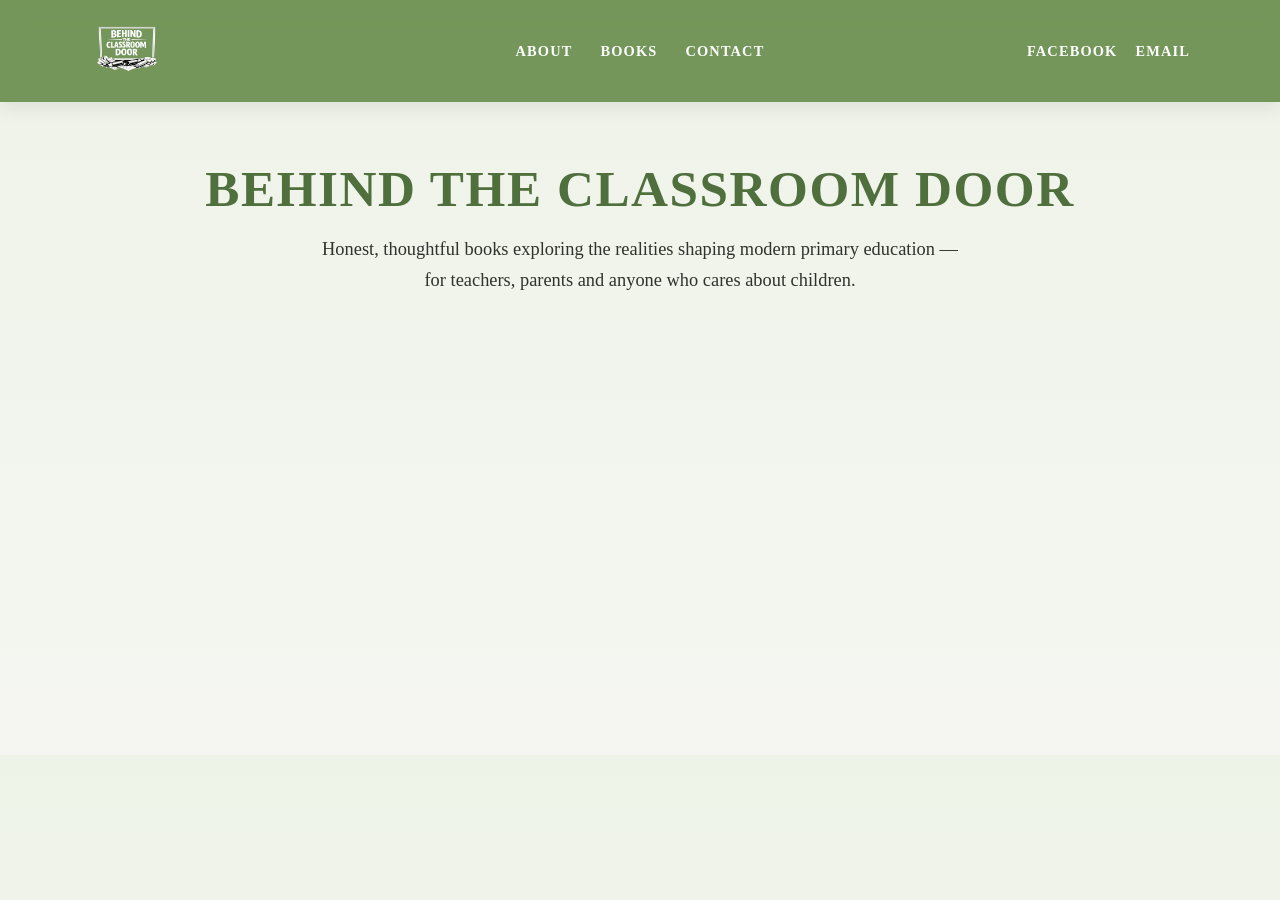
==== index.html @ 3878c148 "Update index.html" ====
<!DOCTYPE html>
<html lang="en">

<head>

<meta charset="UTF-8">
<meta name="viewport" content="width=device-width, initial-scale=1.0">

<title>Behind the Classroom Door</title>

<link rel="stylesheet" href="style.css">

</head>

<body>

<header class="site-header">

<div class="topbar container">

<a href="#top" class="logo-link">
<img src="images/logo.png" alt="Behind the Classroom Door logo" class="logo">
</a>

<nav class="main-nav">
<a href="#about">About</a>
<a href="#books">Books</a>
<a href="#contact">Contact</a>
</nav>

<div class="top-links">
<a href="https://www.facebook.com/behindtheclassroomdoorbooks" target="_blank">Facebook</a>
<a href="mailto:contact@behindtheclassroomdoor.co.uk">Email</a>
</div>

</div>

</header>

<main id="top">

<section class="hero">

<div class="container hero-inner">

<h1>BEHIND THE CLASSROOM DOOR</h1>

<p class="hero-text">
Honest, thoughtful books exploring the realities shaping modern primary education —
<br>
for teachers, parents and anyone who cares about children.
</p>

</div>

</section>


<section id="about" class="content-section fade-section">

<div class="container">

<div class="section-heading">
<span></span>
<h2>About</h2>
<span></span>
</div>

<div class="panel text-panel">

<p>I’m a primary school educator who has spent years working inside classrooms, staff rooms and playgrounds across modern education.</p>

<p>During that time I’ve seen the extraordinary dedication of teachers, the hopes parents carry for their children, and the quiet pressures shaping schools behind the scenes.</p>

<p>I began writing to open an honest conversation about what is really happening in primary education today — the good, the difficult, and the things we rarely say out loud.</p>

</div>

</div>

</section>

</main>

</body>
</html>
---- style.css ----
html{
  scroll-behavior:smooth;
}

:root{
  --green:#6f9254;
  --green-dark:#4f6f3d;
  --cream:#f5f6f1;
  --panel:#ffffff;
  --text:#2f332d;
  --line:#9fb29a;
  --shadow:0 14px 35px rgba(0,0,0,0.08);
  --radius:20px;
}

*{
  box-sizing:border-box;
}

body{
  margin:0;
  font-family:Georgia, serif;
  color:var(--text);
  background:linear-gradient(to bottom,#eef3e8 0%,#f5f6f1 100%);
  line-height:1.7;
}

img{
  max-width:100%;
  display:block;
}

a{
  color:var(--green-dark);
  text-decoration:none;
}

a:hover{
  text-decoration:underline;
}

.container{
  width:100%;
  max-width:1100px;
  margin:auto;
  padding-left:24px;
  padding-right:24px;
}

/* HEADER */

.site-header{
  position:sticky;
  top:0;
  z-index:1000;
  background:rgba(111,146,84,0.96);
  backdrop-filter:blur(8px);
  box-shadow:0 6px 18px rgba(0,0,0,0.08);
}

.topbar{
  display:grid;
  grid-template-columns:1fr auto 1fr;
  align-items:center;
  gap:16px;
  padding:14px 0;
}

.logo{
  height:74px;
}

.logo-link{
  justify-self:start;
}

.main-nav{
  display:flex;
  gap:28px;
  justify-self:center;
}

.main-nav a,
.top-links a,
.footer-links a{
  color:white;
  text-transform:uppercase;
  letter-spacing:.08em;
  font-size:.9rem;
  font-weight:700;
}

.main-nav a:hover,
.top-links a:hover,
.footer-links a:hover{
  opacity:.85;
  text-decoration:none;
}

.top-links{
  justify-self:end;
  display:flex;
  gap:18px;
}

/* HERO */

.hero{
  padding:60px 0 30px;
}

.hero-inner{
  text-align:center;
}

/* TITLE FIX */

h1{
  margin:0;
  color:var(--green-dark);
  text-transform:uppercase;
  font-size:clamp(2.4rem,4vw,3.5rem);
  letter-spacing:.03em;
  line-height:1.05;
  white-space:nowrap;
}

.hero-text{
  max-width:760px;
  margin:18px auto 0;
  font-size:1.15rem;
}

/* SECTIONS */

.content-section{
  padding:30px 0 45px;
  scroll-margin-top:110px;
}

.section-heading{
  display:grid;
  grid-template-columns:1fr auto 1fr;
  align-items:center;
  gap:18px;
  margin-bottom:26px;
}

.section-heading span{
  height:1px;
  background:var(--line);
}

h2{
  margin:0;
  color:var(--green-dark);
  text-transform:uppercase;
  letter-spacing:.08em;
  font-size:clamp(1.7rem,3vw,2.2rem);
}

h3{
  color:var(--green-dark);
  margin-top:0;
  font-size:1.3rem;
}

.panel{
  background:var(--panel);
  border-radius:var(--radius);
  box-shadow:var(--shadow);
  padding:30px;
}

.text-panel{
  font-size:1.04rem;
}

/* BOOKS */

.books-grid{
  display:grid;
  grid-template-columns:repeat(3,1fr);
  gap:26px;
}

.book-card{
  background:var(--panel);
  border-radius:var(--radius);
  box-shadow:var(--shadow);
  padding:20px;
  text-align:center;
  transition:.3s;
}

.book-card:hover{
  transform:translateY(-8px);
  box-shadow:0 20px 38px rgba(0,0,0,0.12);
}

.book-image{
  border-radius:12px;
  margin-bottom:16px;
}

.button{
  display:inline-block;
  margin-top:12px;
  padding:12px 20px;
  border-radius:999px;
  background:var(--green);
  color:white;
  font-weight:700;
}

.button:hover{
  transform:translateY(-2px);
  text-decoration:none;
}

.button.muted{
  background:#9aa295;
}

/* CONTACT */

.contact-grid{
  display:grid;
  grid-template-columns:1fr 1.2fr;
  gap:26px;
}

.contact-form{
  display:grid;
  gap:14px;
}

.form-row{
  display:grid;
  grid-template-columns:1fr 1fr;
  gap:14px;
}

label{
  font-weight:700;
  margin-bottom:6px;
  display:block;
}

input,
textarea{
  width:100%;
  padding:12px;
  border-radius:10px;
  border:1px solid #c9d0c5;
  font:inherit;
}

input:focus,
textarea:focus{
  outline:2px solid #c7dcc0;
}

.submit-button{
  border:none;
  background:#666;
  color:white;
  padding:12px 26px;
  border-radius:6px;
  cursor:pointer;
  font-weight:700;
}

.submit-button:hover{
  background:#555;
}

/* FOOTER */

.site-footer{
  background:var(--green);
  color:white;
  margin-top:35px;
  padding:25px 0 32px;
}

.footer-inner{
  text-align:center;
}

.footer-logo{
  height:70px;
  margin:auto auto 12px;
}

.footer-links{
  display:flex;
  justify-content:center;
  gap:18px;
  flex-wrap:wrap;
  margin-bottom:8px;
}

.site-footer p{
  margin:0;
}

/* POLICY PAGES */

main.content-section .container{
  max-width:960px;
}

main.content-section .text-panel{
  max-width:760px;
  margin:auto;
  padding:42px;
}

/* FADE */

.fade-section{
  opacity:0;
  transform:translateY(28px);
  transition:opacity .8s ease, transform .8s ease;
}

.fade-section.visible{
  opacity:1;
  transform:translateY(0);
}

/* MOBILE */

@media (max-width:900px){

.topbar{
grid-template-columns:1fr;
justify-items:center;
}

.logo-link,
.top-links{
justify-self:center;
}

.books-grid,
.contact-grid{
grid-template-columns:1fr;
}

h1{
white-space:normal;
font-size:2.2rem;
}

}

@media (max-width:640px){

.container{
padding-left:18px;
padding-right:18px;
}

.main-nav,
.top-links,
.footer-links{
gap:12px;
flex-wrap:wrap;
justify-content:center;
}

.form-row{
grid-template-columns:1fr;
}

.logo{
height:60px;
}

.hero{
padding-top:40px;
}

.panel{
padding:22px;
}

}
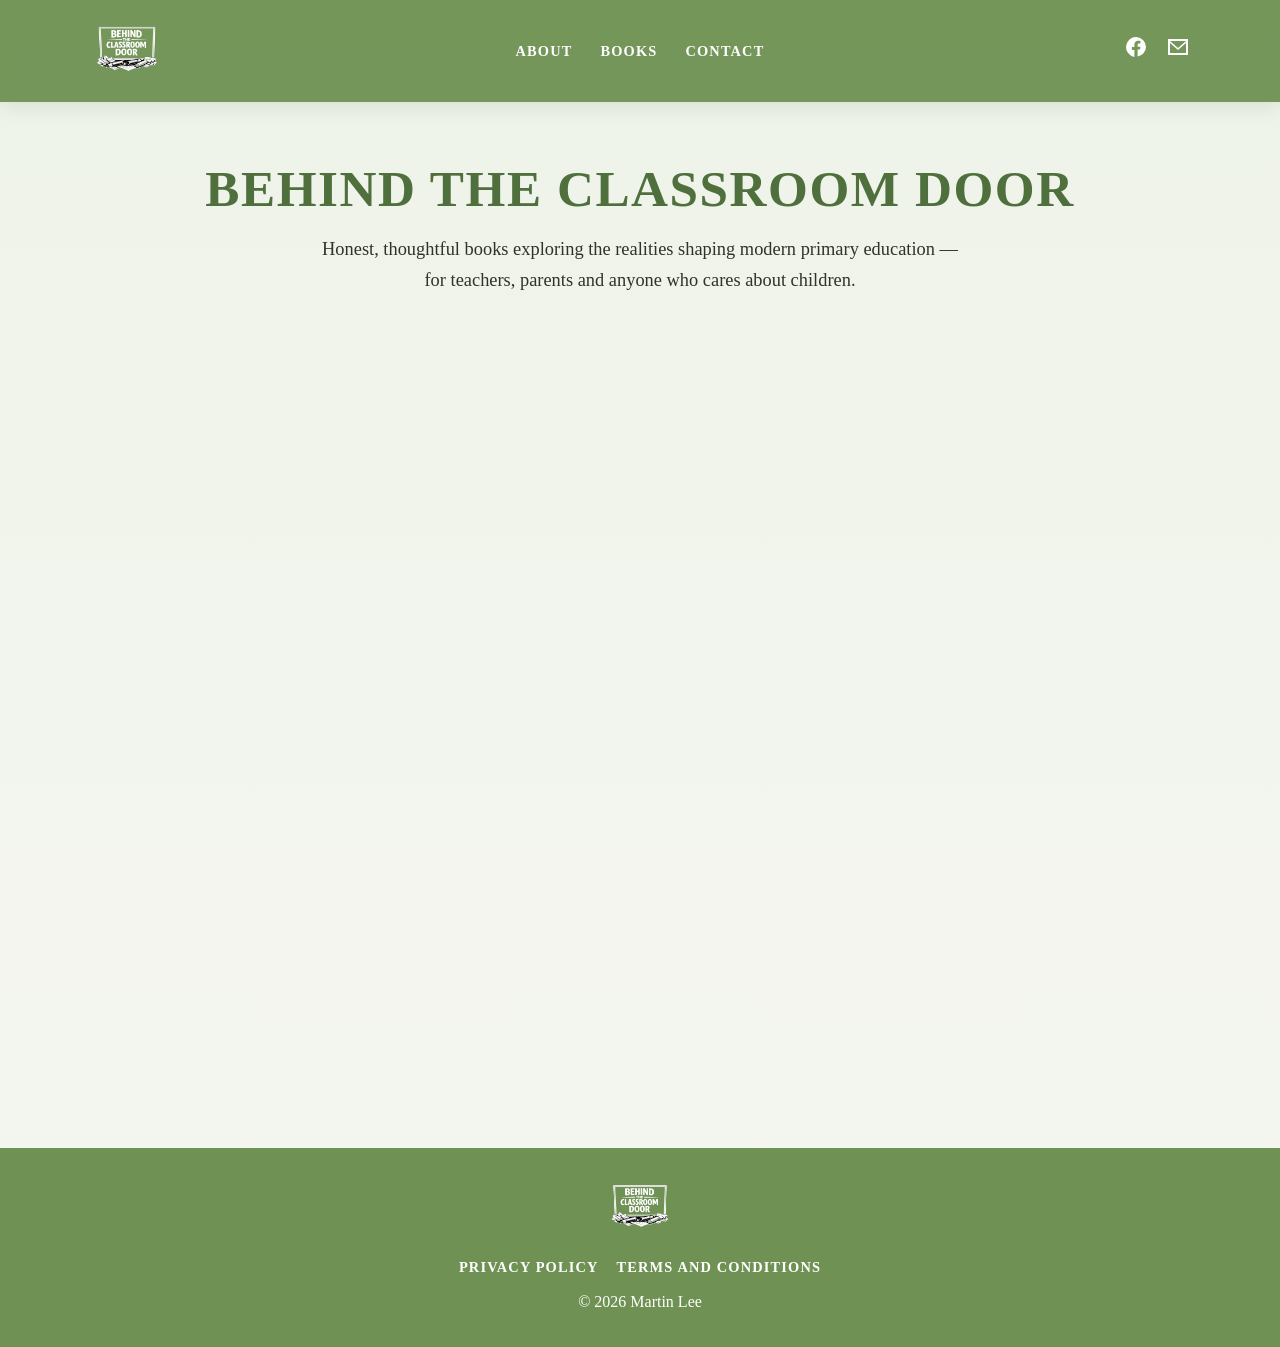
==== commit 90ded6d9: "Update index.html" ====
--- a/index.html
+++ b/index.html
@@ -29,8 +29,23 @@
 </nav>
 
 <div class="top-links">
-<a href="https://www.facebook.com/behindtheclassroomdoorbooks" target="_blank">Facebook</a>
-<a href="mailto:contact@behindtheclassroomdoor.co.uk">Email</a>
+
+<a href="https://www.facebook.com/behindtheclassroomdoorbooks" target="_blank" class="icon-link">
+
+<svg xmlns="http://www.w3.org/2000/svg" viewBox="0 0 24 24" width="24" height="24" fill="white">
+<path d="M22 12a10 10 0 1 0-11.6 9.9v-7H7.9v-2.9h2.5V9.7c0-2.5 1.5-3.9 3.8-3.9 1.1 0 2.2.2 2.2.2v2.4h-1.2c-1.2 0-1.6.7-1.6 1.5v1.8h2.8l-.4 2.9h-2.4v7A10 10 0 0 0 22 12z"/>
+</svg>
+
+</a>
+
+<a href="mailto:contact@behindtheclassroomdoor.co.uk" class="icon-link">
+
+<svg xmlns="http://www.w3.org/2000/svg" viewBox="0 0 24 24" width="24" height="24" fill="white">
+<path d="M2 4h20v16H2V4zm10 9L20 6H4l8 7zm0 2L4 8v10h16V8l-8 7z"/>
+</svg>
+
+</a>
+
 </div>
 
 </div>
@@ -54,7 +69,6 @@
 </div>
 
 </section>
-
 
 <section id="about" class="content-section fade-section">
 
@@ -80,7 +94,70 @@
 
 </section>
 
+<section id="contact" class="content-section fade-section">
+
+<div class="container">
+
+<div class="section-heading">
+<span></span>
+<h2>Contact</h2>
+<span></span>
+</div>
+
+<div class="contact-grid">
+
+<div class="panel contact-info">
+
+<h3>Get in Touch</h3>
+
+<p>You can reach me here:</p>
+
+<div class="contact-icons">
+
+<a href="https://www.facebook.com/behindtheclassroomdoorbooks" target="_blank">
+
+<svg xmlns="http://www.w3.org/2000/svg" viewBox="0 0 24 24" width="30" height="30" fill="#557b3f">
+<path d="M22 12a10 10 0 1 0-11.6 9.9v-7H7.9v-2.9h2.5V9.7c0-2.5 1.5-3.9 3.8-3.9 1.1 0 2.2.2 2.2.2v2.4h-1.2c-1.2 0-1.6.7-1.6 1.5v1.8h2.8l-.4 2.9h-2.4v7A10 10 0 0 0 22 12z"/>
+</svg>
+
+</a>
+
+<a href="mailto:contact@behindtheclassroomdoor.co.uk">
+
+<svg xmlns="http://www.w3.org/2000/svg" viewBox="0 0 24 24" width="30" height="30" fill="#557b3f">
+<path d="M2 4h20v16H2V4zm10 9L20 6H4l8 7zm0 2L4 8v10h16V8l-8 7z"/>
+</svg>
+
+</a>
+
+</div>
+
+</div>
+
+</div>
+
+</div>
+
+</section>
+
 </main>
+
+<footer class="site-footer">
+
+<div class="container footer-inner">
+
+<img src="images/logo.png" alt="Behind the Classroom Door logo" class="footer-logo">
+
+<div class="footer-links">
+<a href="privacy.html">Privacy Policy</a>
+<a href="terms.html">Terms and Conditions</a>
+</div>
+
+<p>© 2026 Martin Lee</p>
+
+</div>
+
+</footer>
 
 </body>
 </html>
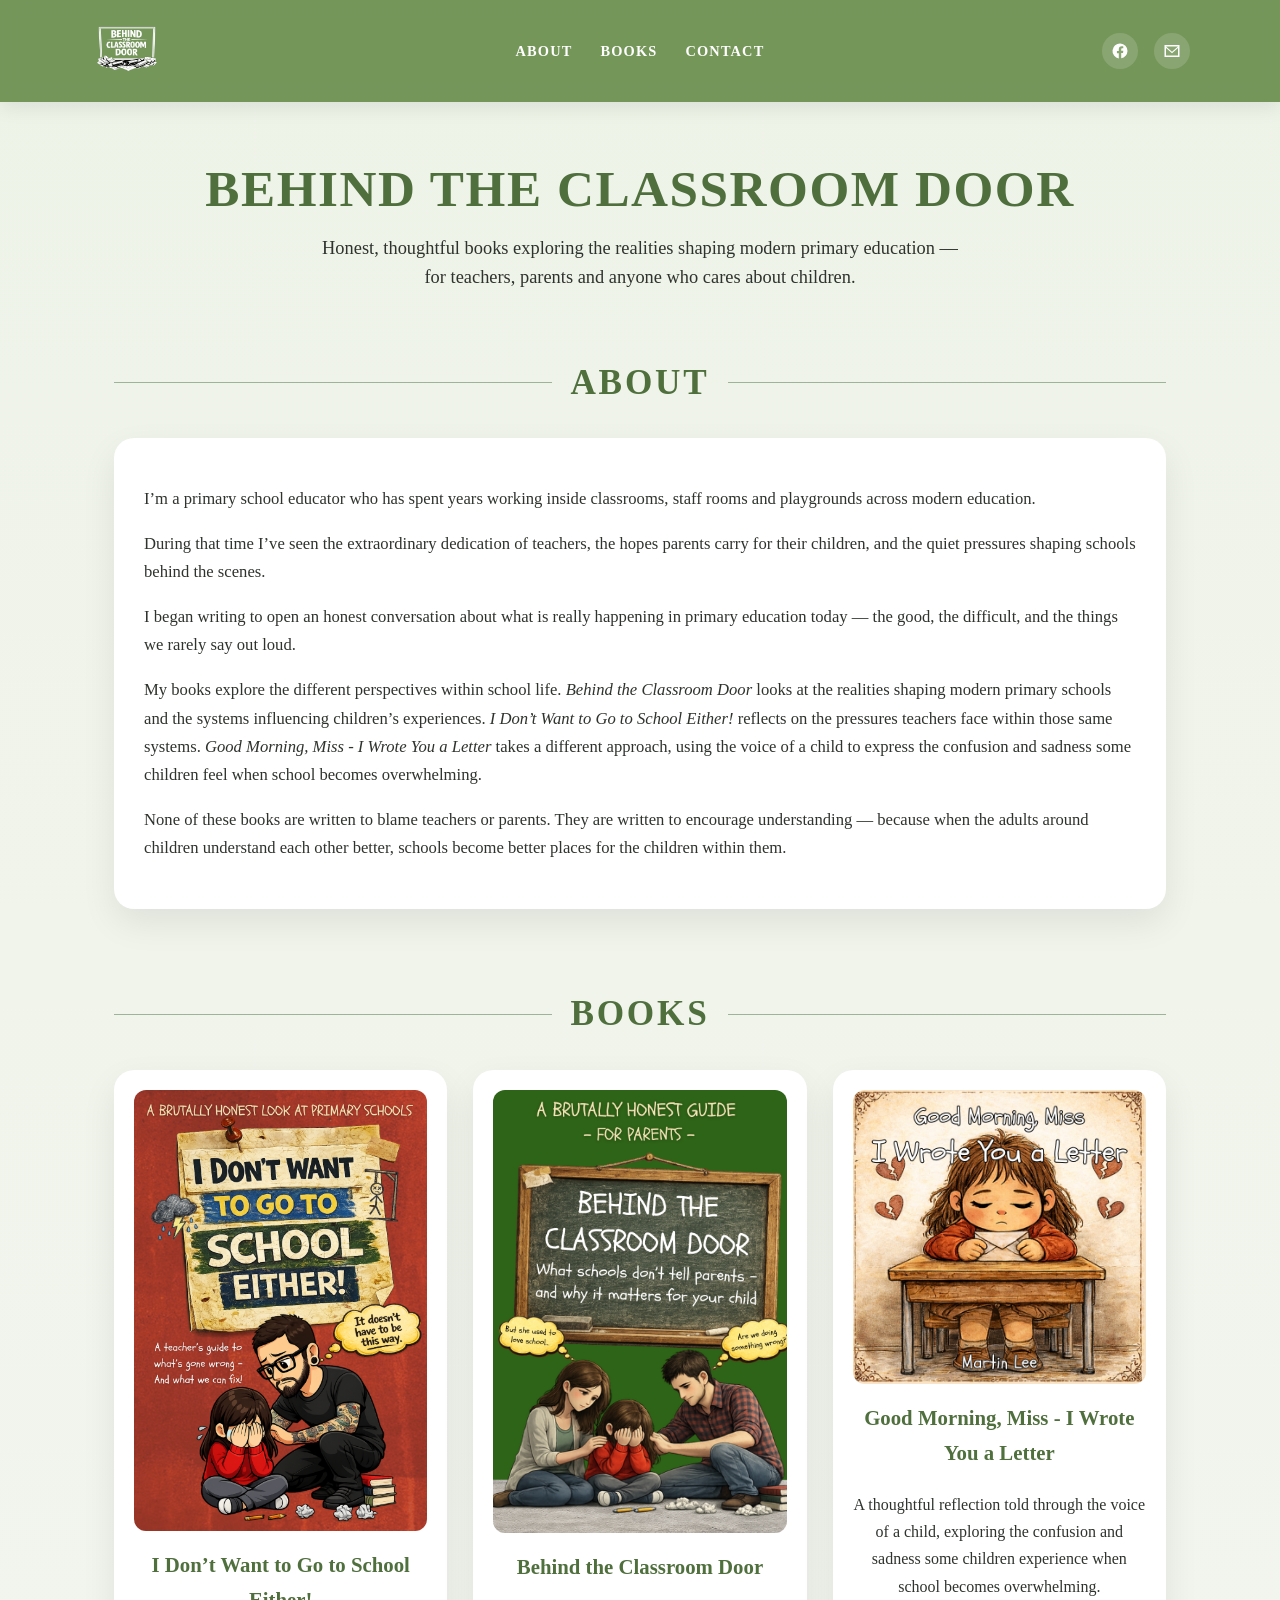
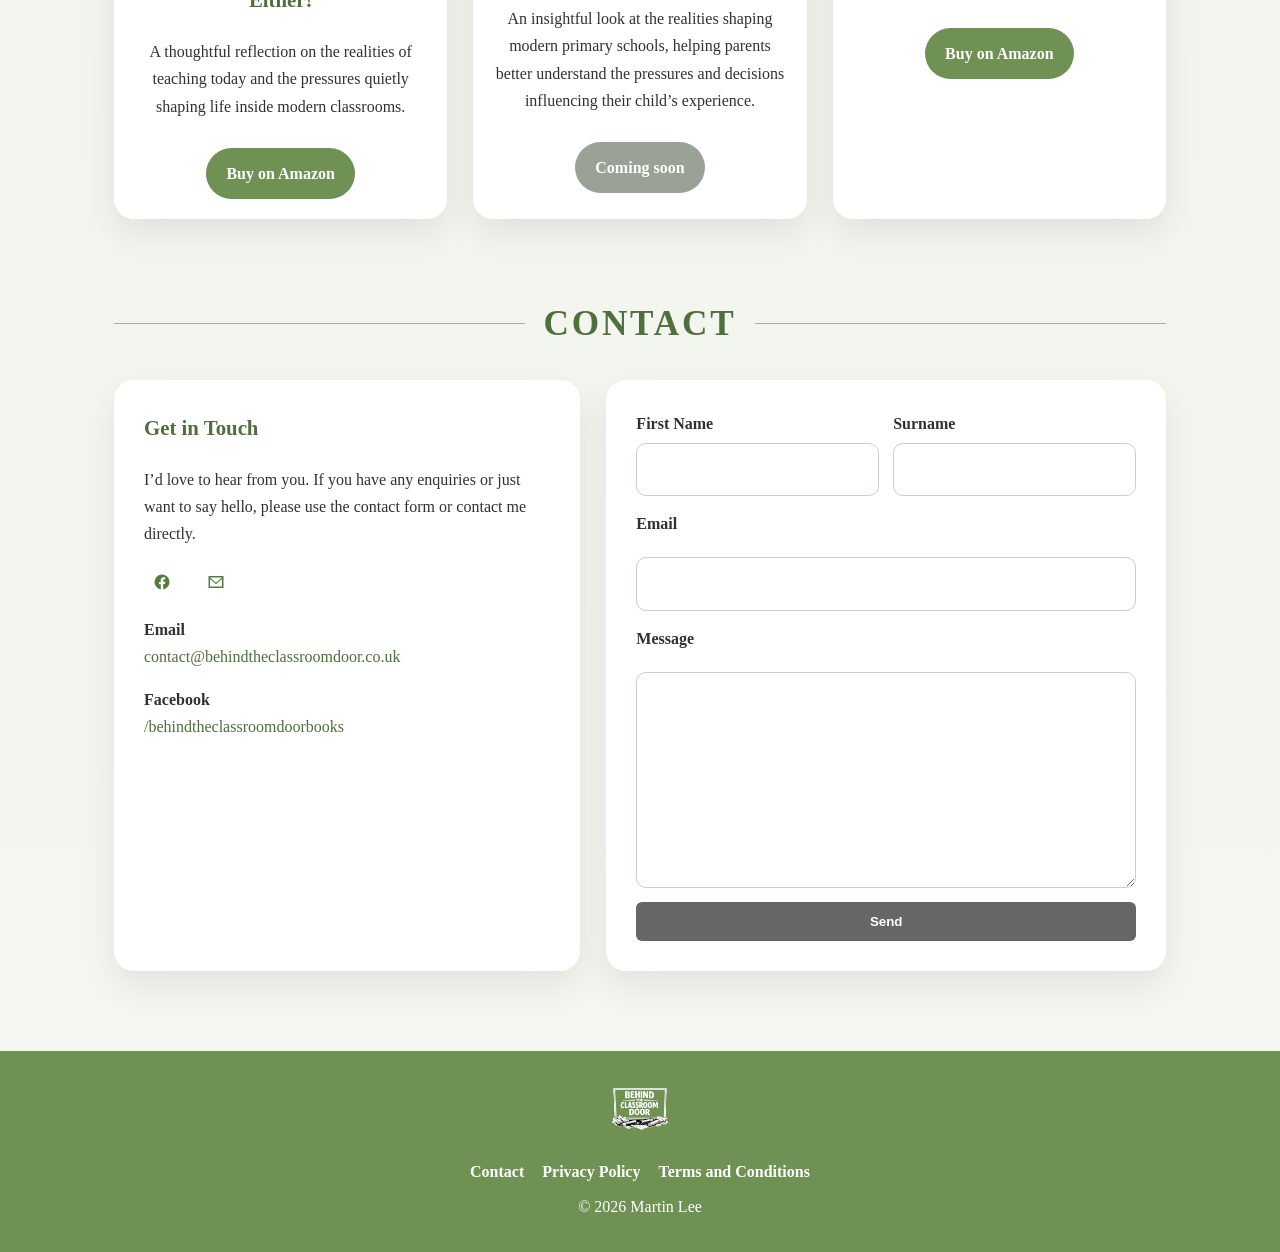
==== commit 2575f722: "Update index.html" ====
--- a/index.html
+++ b/index.html
@@ -1,163 +1,219 @@
 <!DOCTYPE html>
 <html lang="en">
-
 <head>
-
-<meta charset="UTF-8">
-<meta name="viewport" content="width=device-width, initial-scale=1.0">
-
-<title>Behind the Classroom Door</title>
-
-<link rel="stylesheet" href="style.css">
-
+  <meta charset="UTF-8">
+  <meta name="viewport" content="width=device-width, initial-scale=1.0">
+  <title>Behind the Classroom Door</title>
+  <link rel="stylesheet" href="style.css">
 </head>
-
 <body>
 
 <header class="site-header">
-
-<div class="topbar container">
-
-<a href="#top" class="logo-link">
-<img src="images/logo.png" alt="Behind the Classroom Door logo" class="logo">
-</a>
-
-<nav class="main-nav">
-<a href="#about">About</a>
-<a href="#books">Books</a>
-<a href="#contact">Contact</a>
-</nav>
-
-<div class="top-links">
-
-<a href="https://www.facebook.com/behindtheclassroomdoorbooks" target="_blank" class="icon-link">
-
-<svg xmlns="http://www.w3.org/2000/svg" viewBox="0 0 24 24" width="24" height="24" fill="white">
-<path d="M22 12a10 10 0 1 0-11.6 9.9v-7H7.9v-2.9h2.5V9.7c0-2.5 1.5-3.9 3.8-3.9 1.1 0 2.2.2 2.2.2v2.4h-1.2c-1.2 0-1.6.7-1.6 1.5v1.8h2.8l-.4 2.9h-2.4v7A10 10 0 0 0 22 12z"/>
-</svg>
-
-</a>
-
-<a href="mailto:contact@behindtheclassroomdoor.co.uk" class="icon-link">
-
-<svg xmlns="http://www.w3.org/2000/svg" viewBox="0 0 24 24" width="24" height="24" fill="white">
-<path d="M2 4h20v16H2V4zm10 9L20 6H4l8 7zm0 2L4 8v10h16V8l-8 7z"/>
-</svg>
-
-</a>
-
-</div>
-
-</div>
-
+  <div class="topbar container">
+
+    <a href="#top" class="logo-link">
+      <img src="images/logo.png" alt="Behind the Classroom Door logo" class="logo">
+    </a>
+
+    <nav class="main-nav">
+      <a href="#about">About</a>
+      <a href="#books">Books</a>
+      <a href="#contact">Contact</a>
+    </nav>
+
+    <div class="top-links">
+      <a href="https://www.facebook.com/behindtheclassroomdoorbooks" target="_blank" class="icon-link" aria-label="Facebook">
+        <svg xmlns="http://www.w3.org/2000/svg" viewBox="0 0 24 24" fill="white">
+          <path d="M22 12a10 10 0 1 0-11.6 9.9v-7H7.9v-2.9h2.5V9.7c0-2.5 1.5-3.9 3.8-3.9 1.1 0 2.2.2 2.2.2v2.4h-1.2c-1.2 0-1.6.7-1.6 1.5v1.8h2.8l-.4 2.9h-2.4v7A10 10 0 0 0 22 12z"/>
+        </svg>
+      </a>
+
+      <a href="mailto:contact@behindtheclassroomdoor.co.uk" class="icon-link" aria-label="Email">
+        <svg xmlns="http://www.w3.org/2000/svg" viewBox="0 0 24 24" fill="white">
+          <path d="M2 4h20v16H2V4zm10 9L20 6H4l8 7zm0 2L4 8v10h16V8l-8 7z"/>
+        </svg>
+      </a>
+    </div>
+
+  </div>
 </header>
 
 <main id="top">
 
-<section class="hero">
-
-<div class="container hero-inner">
-
-<h1>BEHIND THE CLASSROOM DOOR</h1>
-
-<p class="hero-text">
-Honest, thoughtful books exploring the realities shaping modern primary education —
-<br>
-for teachers, parents and anyone who cares about children.
-</p>
-
-</div>
-
-</section>
-
-<section id="about" class="content-section fade-section">
-
-<div class="container">
-
-<div class="section-heading">
-<span></span>
-<h2>About</h2>
-<span></span>
-</div>
-
-<div class="panel text-panel">
-
-<p>I’m a primary school educator who has spent years working inside classrooms, staff rooms and playgrounds across modern education.</p>
-
-<p>During that time I’ve seen the extraordinary dedication of teachers, the hopes parents carry for their children, and the quiet pressures shaping schools behind the scenes.</p>
-
-<p>I began writing to open an honest conversation about what is really happening in primary education today — the good, the difficult, and the things we rarely say out loud.</p>
-
-</div>
-
-</div>
-
-</section>
-
-<section id="contact" class="content-section fade-section">
-
-<div class="container">
-
-<div class="section-heading">
-<span></span>
-<h2>Contact</h2>
-<span></span>
-</div>
-
-<div class="contact-grid">
-
-<div class="panel contact-info">
-
-<h3>Get in Touch</h3>
-
-<p>You can reach me here:</p>
-
-<div class="contact-icons">
-
-<a href="https://www.facebook.com/behindtheclassroomdoorbooks" target="_blank">
-
-<svg xmlns="http://www.w3.org/2000/svg" viewBox="0 0 24 24" width="30" height="30" fill="#557b3f">
-<path d="M22 12a10 10 0 1 0-11.6 9.9v-7H7.9v-2.9h2.5V9.7c0-2.5 1.5-3.9 3.8-3.9 1.1 0 2.2.2 2.2.2v2.4h-1.2c-1.2 0-1.6.7-1.6 1.5v1.8h2.8l-.4 2.9h-2.4v7A10 10 0 0 0 22 12z"/>
-</svg>
-
-</a>
-
-<a href="mailto:contact@behindtheclassroomdoor.co.uk">
-
-<svg xmlns="http://www.w3.org/2000/svg" viewBox="0 0 24 24" width="30" height="30" fill="#557b3f">
-<path d="M2 4h20v16H2V4zm10 9L20 6H4l8 7zm0 2L4 8v10h16V8l-8 7z"/>
-</svg>
-
-</a>
-
-</div>
-
-</div>
-
-</div>
-
-</div>
-
-</section>
+  <section class="hero">
+    <div class="container hero-inner">
+      <h1>BEHIND THE CLASSROOM DOOR</h1>
+      <p class="hero-text">
+        Honest, thoughtful books exploring the realities shaping modern primary education —
+        <br>
+        for teachers, parents and anyone who cares about children.
+      </p>
+    </div>
+  </section>
+
+  <section id="about" class="content-section fade-section">
+    <div class="container">
+
+      <div class="section-heading">
+        <span></span>
+        <h2>About</h2>
+        <span></span>
+      </div>
+
+      <div class="panel text-panel">
+        <p>I’m a primary school educator who has spent years working inside classrooms, staff rooms and playgrounds across modern education.</p>
+
+        <p>During that time I’ve seen the extraordinary dedication of teachers, the hopes parents carry for their children, and the quiet pressures shaping schools behind the scenes.</p>
+
+        <p>I began writing to open an honest conversation about what is really happening in primary education today — the good, the difficult, and the things we rarely say out loud.</p>
+
+        <p>My books explore the different perspectives within school life. <em>Behind the Classroom Door</em> looks at the realities shaping modern primary schools and the systems influencing children’s experiences. <em>I Don’t Want to Go to School Either!</em> reflects on the pressures teachers face within those same systems. <em>Good Morning, Miss - I Wrote You a Letter</em> takes a different approach, using the voice of a child to express the confusion and sadness some children feel when school becomes overwhelming.</p>
+
+        <p>None of these books are written to blame teachers or parents. They are written to encourage understanding — because when the adults around children understand each other better, schools become better places for the children within them.</p>
+      </div>
+
+    </div>
+  </section>
+
+  <section id="books" class="content-section fade-section">
+    <div class="container">
+
+      <div class="section-heading">
+        <span></span>
+        <h2>Books</h2>
+        <span></span>
+      </div>
+
+      <div class="books-grid">
+
+        <article class="book-card">
+          <img src="images/idontwant.png" alt="I Don't Want to Go to School Either cover" class="book-image">
+          <h3>I Don’t Want to Go to School Either!</h3>
+          <p>A thoughtful reflection on the realities of teaching today and the pressures quietly shaping life inside modern classrooms.</p>
+          <a class="button" href="https://amzn.eu/d/0gMK4S5Q" target="_blank">Buy on Amazon</a>
+        </article>
+
+        <article class="book-card">
+          <img src="images/behind.png" alt="Behind the Classroom Door cover" class="book-image">
+          <h3>Behind the Classroom Door</h3>
+          <p>An insightful look at the realities shaping modern primary schools, helping parents better understand the pressures and decisions influencing their child’s experience.</p>
+          <span class="button muted">Coming soon</span>
+        </article>
+
+        <article class="book-card">
+          <img src="images/goodmorning.png" alt="Good Morning, Miss - I Wrote You a Letter cover" class="book-image">
+          <h3>Good Morning, Miss - I Wrote You a Letter</h3>
+          <p>A thoughtful reflection told through the voice of a child, exploring the confusion and sadness some children experience when school becomes overwhelming.</p>
+          <a class="button" href="https://amzn.eu/d/05SETQQU" target="_blank">Buy on Amazon</a>
+        </article>
+
+      </div>
+
+    </div>
+  </section>
+
+  <section id="contact" class="content-section fade-section">
+    <div class="container">
+
+      <div class="section-heading">
+        <span></span>
+        <h2>Contact</h2>
+        <span></span>
+      </div>
+
+      <div class="contact-grid">
+
+        <div class="panel contact-info">
+          <h3>Get in Touch</h3>
+          <p>I’d love to hear from you. If you have any enquiries or just want to say hello, please use the contact form or contact me directly.</p>
+
+          <div class="contact-icons">
+            <a href="https://www.facebook.com/behindtheclassroomdoorbooks" target="_blank" class="icon-link" aria-label="Facebook">
+              <svg xmlns="http://www.w3.org/2000/svg" viewBox="0 0 24 24" fill="#557b3f">
+                <path d="M22 12a10 10 0 1 0-11.6 9.9v-7H7.9v-2.9h2.5V9.7c0-2.5 1.5-3.9 3.8-3.9 1.1 0 2.2.2 2.2.2v2.4h-1.2c-1.2 0-1.6.7-1.6 1.5v1.8h2.8l-.4 2.9h-2.4v7A10 10 0 0 0 22 12z"/>
+              </svg>
+            </a>
+
+            <a href="mailto:contact@behindtheclassroomdoor.co.uk" class="icon-link" aria-label="Email">
+              <svg xmlns="http://www.w3.org/2000/svg" viewBox="0 0 24 24" fill="#557b3f">
+                <path d="M2 4h20v16H2V4zm10 9L20 6H4l8 7zm0 2L4 8v10h16V8l-8 7z"/>
+              </svg>
+            </a>
+          </div>
+
+          <p><strong>Email</strong><br>
+          <a href="mailto:contact@behindtheclassroomdoor.co.uk">contact@behindtheclassroomdoor.co.uk</a></p>
+
+          <p><strong>Facebook</strong><br>
+          <a href="https://www.facebook.com/behindtheclassroomdoorbooks" target="_blank">/behindtheclassroomdoorbooks</a></p>
+        </div>
+
+        <div class="panel">
+          <form action="https://formsubmit.co/contact@behindtheclassroomdoor.co.uk" method="POST" class="contact-form">
+            <input type="hidden" name="_subject" value="New message from Behind the Classroom Door website">
+            <input type="hidden" name="_captcha" value="false">
+
+            <div class="form-row">
+              <div>
+                <label for="firstname">First Name</label>
+                <input id="firstname" type="text" name="First Name" required>
+              </div>
+              <div>
+                <label for="surname">Surname</label>
+                <input id="surname" type="text" name="Surname" required>
+              </div>
+            </div>
+
+            <label for="email">Email</label>
+            <input id="email" type="email" name="Email" required>
+
+            <label for="message">Message</label>
+            <textarea id="message" name="Message" rows="7" required></textarea>
+
+            <button type="submit" class="submit-button">Send</button>
+          </form>
+        </div>
+
+      </div>
+
+    </div>
+  </section>
 
 </main>
 
 <footer class="site-footer">
-
-<div class="container footer-inner">
-
-<img src="images/logo.png" alt="Behind the Classroom Door logo" class="footer-logo">
-
-<div class="footer-links">
-<a href="privacy.html">Privacy Policy</a>
-<a href="terms.html">Terms and Conditions</a>
-</div>
-
-<p>© 2026 Martin Lee</p>
-
-</div>
-
+  <div class="container footer-inner">
+    <img src="images/logo.png" alt="Behind the Classroom Door logo" class="footer-logo">
+
+    <div class="footer-links">
+      <a href="#contact">Contact</a>
+      <a href="privacy.html">Privacy Policy</a>
+      <a href="terms.html">Terms and Conditions</a>
+    </div>
+
+    <p>© 2026 Martin Lee</p>
+  </div>
 </footer>
+
+<script>
+document.addEventListener("DOMContentLoaded", function () {
+  const sections = document.querySelectorAll(".fade-section");
+
+  const observer = new IntersectionObserver((entries) => {
+    entries.forEach((entry) => {
+      if (entry.isIntersecting) {
+        entry.target.classList.add("visible");
+      }
+    });
+  }, {
+    threshold: 0.15
+  });
+
+  sections.forEach((section) => {
+    observer.observe(section);
+  });
+});
+</script>
 
 </body>
 </html>
--- a/style.css
+++ b/style.css
@@ -80,9 +80,7 @@
   justify-self:center;
 }
 
-.main-nav a,
-.top-links a,
-.footer-links a{
+.main-nav a{
   color:white;
   text-transform:uppercase;
   letter-spacing:.08em;
@@ -90,9 +88,7 @@
   font-weight:700;
 }
 
-.main-nav a:hover,
-.top-links a:hover,
-.footer-links a:hover{
+.main-nav a:hover{
   opacity:.85;
   text-decoration:none;
 }
@@ -100,7 +96,34 @@
 .top-links{
   justify-self:end;
   display:flex;
-  gap:18px;
+  gap:16px;
+}
+
+/* ICON LINKS */
+
+.icon-link{
+  display:flex;
+  align-items:center;
+  justify-content:center;
+  width:36px;
+  height:36px;
+  border-radius:50%;
+  background:rgba(255,255,255,0.15);
+  transition:.25s;
+}
+
+.icon-link svg{
+  width:18px;
+  height:18px;
+}
+
+.icon-link:hover{
+  background:white;
+  transform:translateY(-2px);
+}
+
+.icon-link:hover svg{
+  fill:var(--green-dark);
 }
 
 /* HERO */
@@ -112,8 +135,6 @@
 .hero-inner{
   text-align:center;
 }
-
-/* TITLE FIX */
 
 h1{
   margin:0;
@@ -126,9 +147,11 @@
 }
 
 .hero-text{
-  max-width:760px;
+  max-width:680px;
   margin:18px auto 0;
   font-size:1.15rem;
+  line-height:1.6;
+  text-align:center;
 }
 
 /* SECTIONS */
@@ -211,6 +234,7 @@
   background:var(--green);
   color:white;
   font-weight:700;
+  transition:.25s;
 }
 
 .button:hover{
@@ -220,6 +244,7 @@
 
 .button.muted{
   background:#9aa295;
+  cursor:default;
 }
 
 /* CONTACT */
@@ -275,6 +300,12 @@
   background:#555;
 }
 
+.contact-icons{
+  display:flex;
+  gap:18px;
+  margin-top:12px;
+}
+
 /* FOOTER */
 
 .site-footer{
@@ -301,6 +332,11 @@
   margin-bottom:8px;
 }
 
+.footer-links a{
+  color:white;
+  font-weight:600;
+}
+
 .site-footer p{
   margin:0;
 }
@@ -334,57 +370,55 @@
 
 @media (max-width:900px){
 
-.topbar{
-grid-template-columns:1fr;
-justify-items:center;
-}
-
-.logo-link,
-.top-links{
-justify-self:center;
-}
-
-.books-grid,
-.contact-grid{
-grid-template-columns:1fr;
-}
-
-h1{
-white-space:normal;
-font-size:2.2rem;
-}
+  .topbar{
+    grid-template-columns:1fr;
+    justify-items:center;
+  }
+
+  .logo-link,
+  .top-links{
+    justify-self:center;
+  }
+
+  .books-grid,
+  .contact-grid{
+    grid-template-columns:1fr;
+  }
+
+  h1{
+    white-space:normal;
+    font-size:2.2rem;
+  }
 
 }
 
 @media (max-width:640px){
 
-.container{
-padding-left:18px;
-padding-right:18px;
-}
-
-.main-nav,
-.top-links,
-.footer-links{
-gap:12px;
-flex-wrap:wrap;
-justify-content:center;
-}
-
-.form-row{
-grid-template-columns:1fr;
-}
-
-.logo{
-height:60px;
-}
-
-.hero{
-padding-top:40px;
-}
-
-.panel{
-padding:22px;
-}
-
-}
+  .container{
+    padding-left:18px;
+    padding-right:18px;
+  }
+
+  .main-nav{
+    gap:18px;
+    flex-wrap:wrap;
+    justify-content:center;
+  }
+
+  .form-row{
+    grid-template-columns:1fr;
+  }
+
+  .logo{
+    height:60px;
+  }
+
+  .hero{
+    padding-top:40px;
+  }
+
+  .panel{
+    padding:22px;
+  }
+
+}
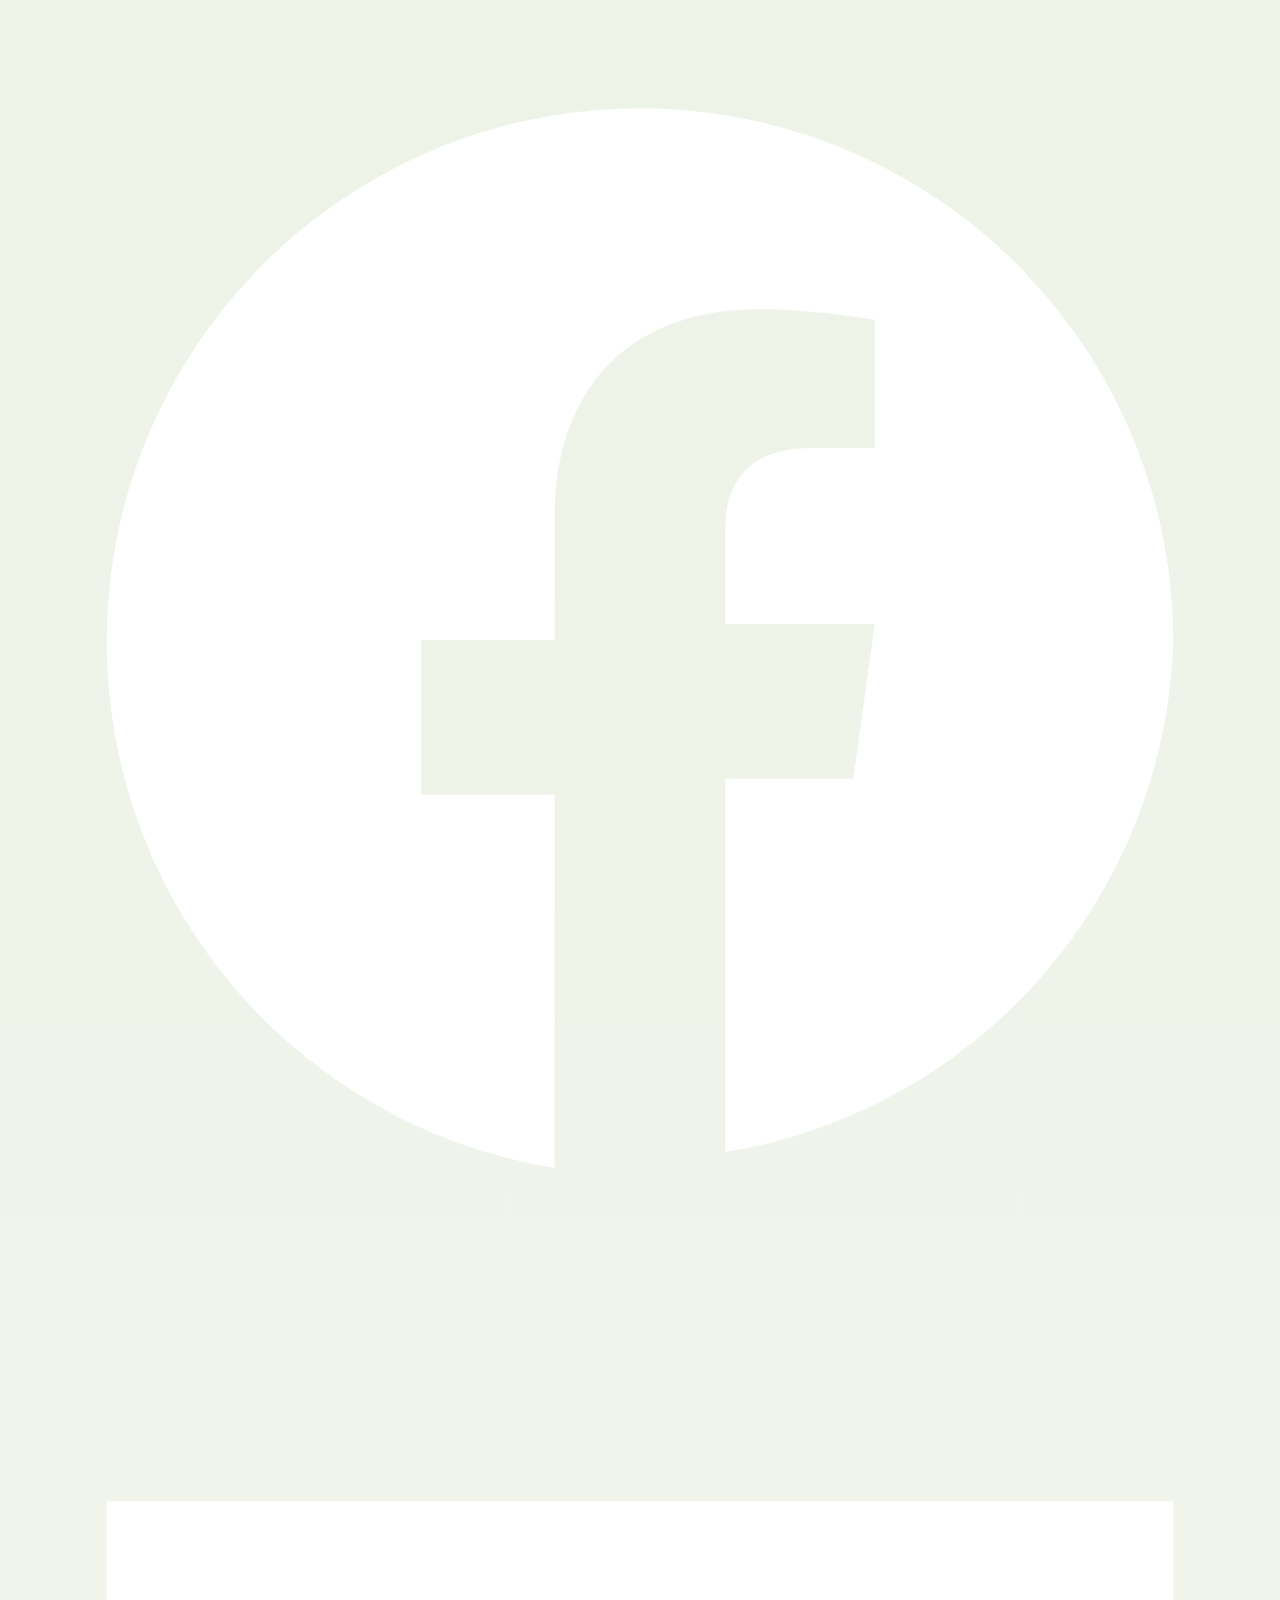
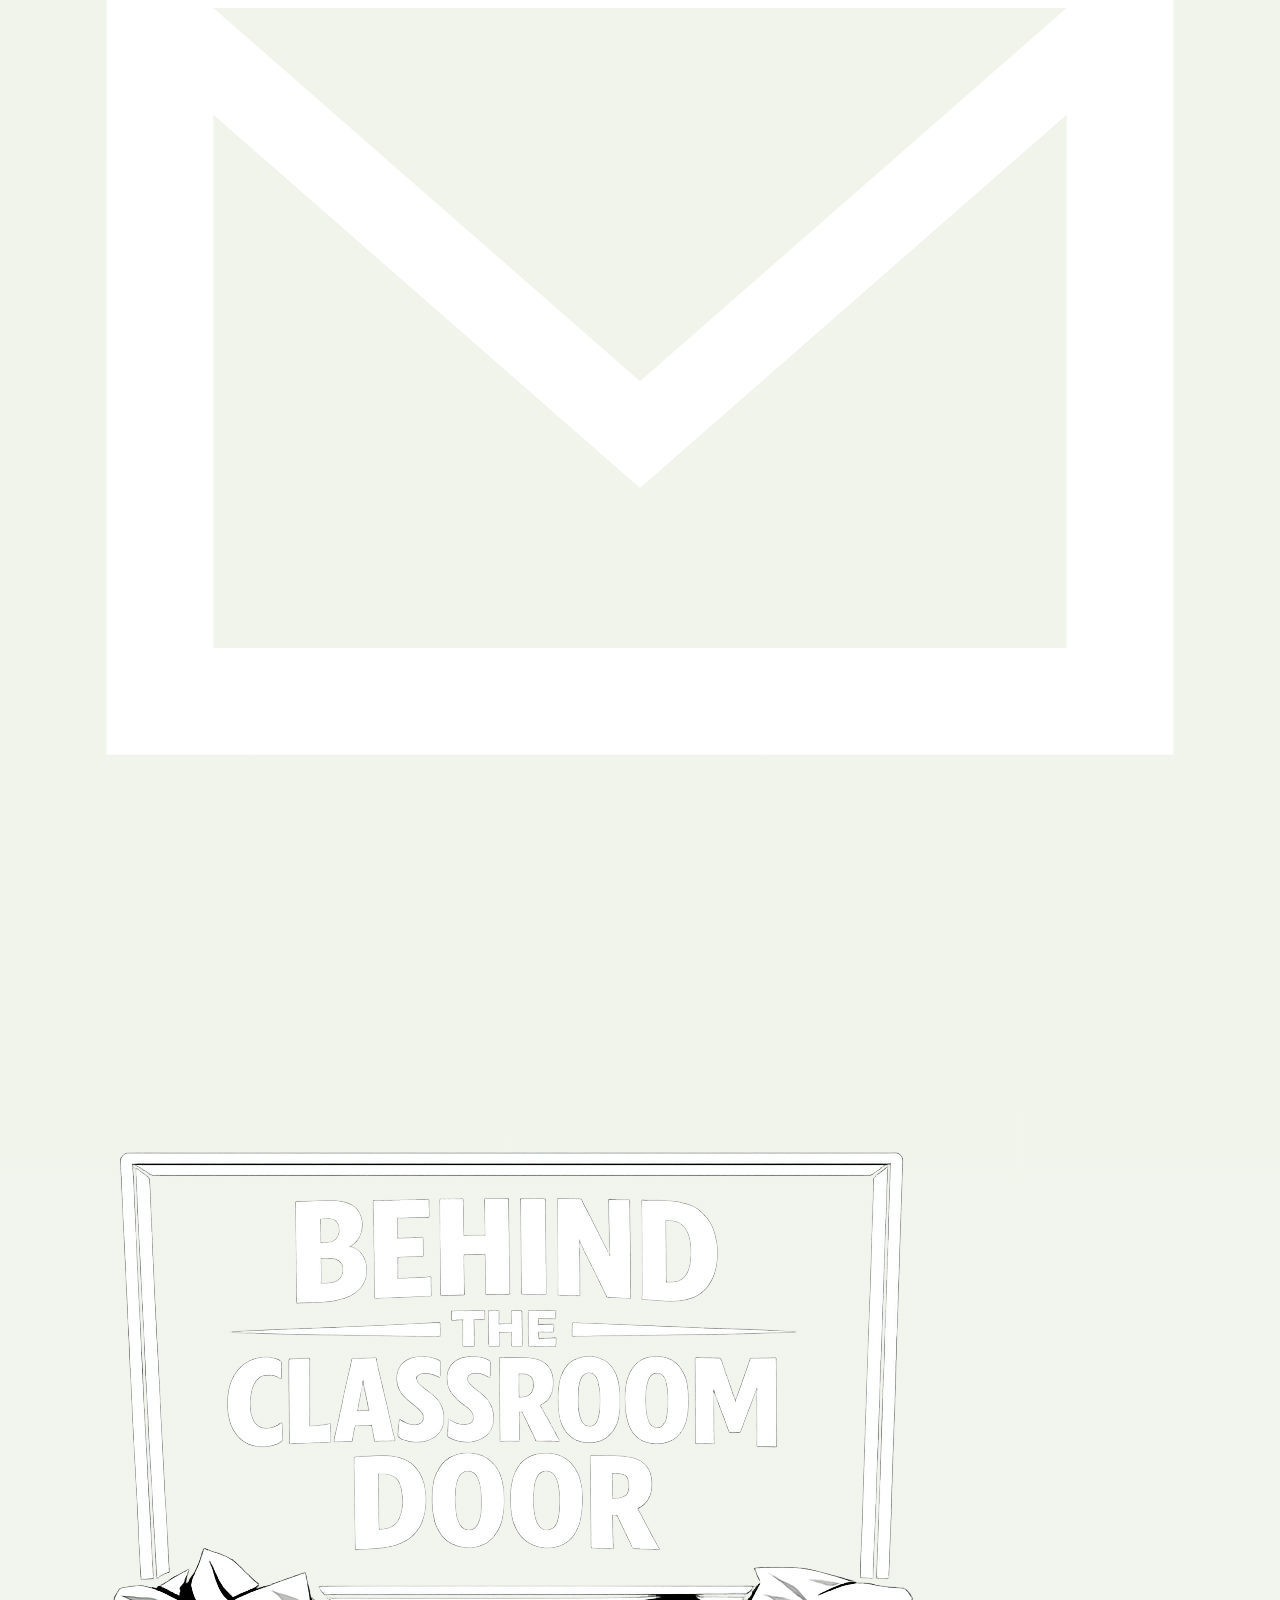
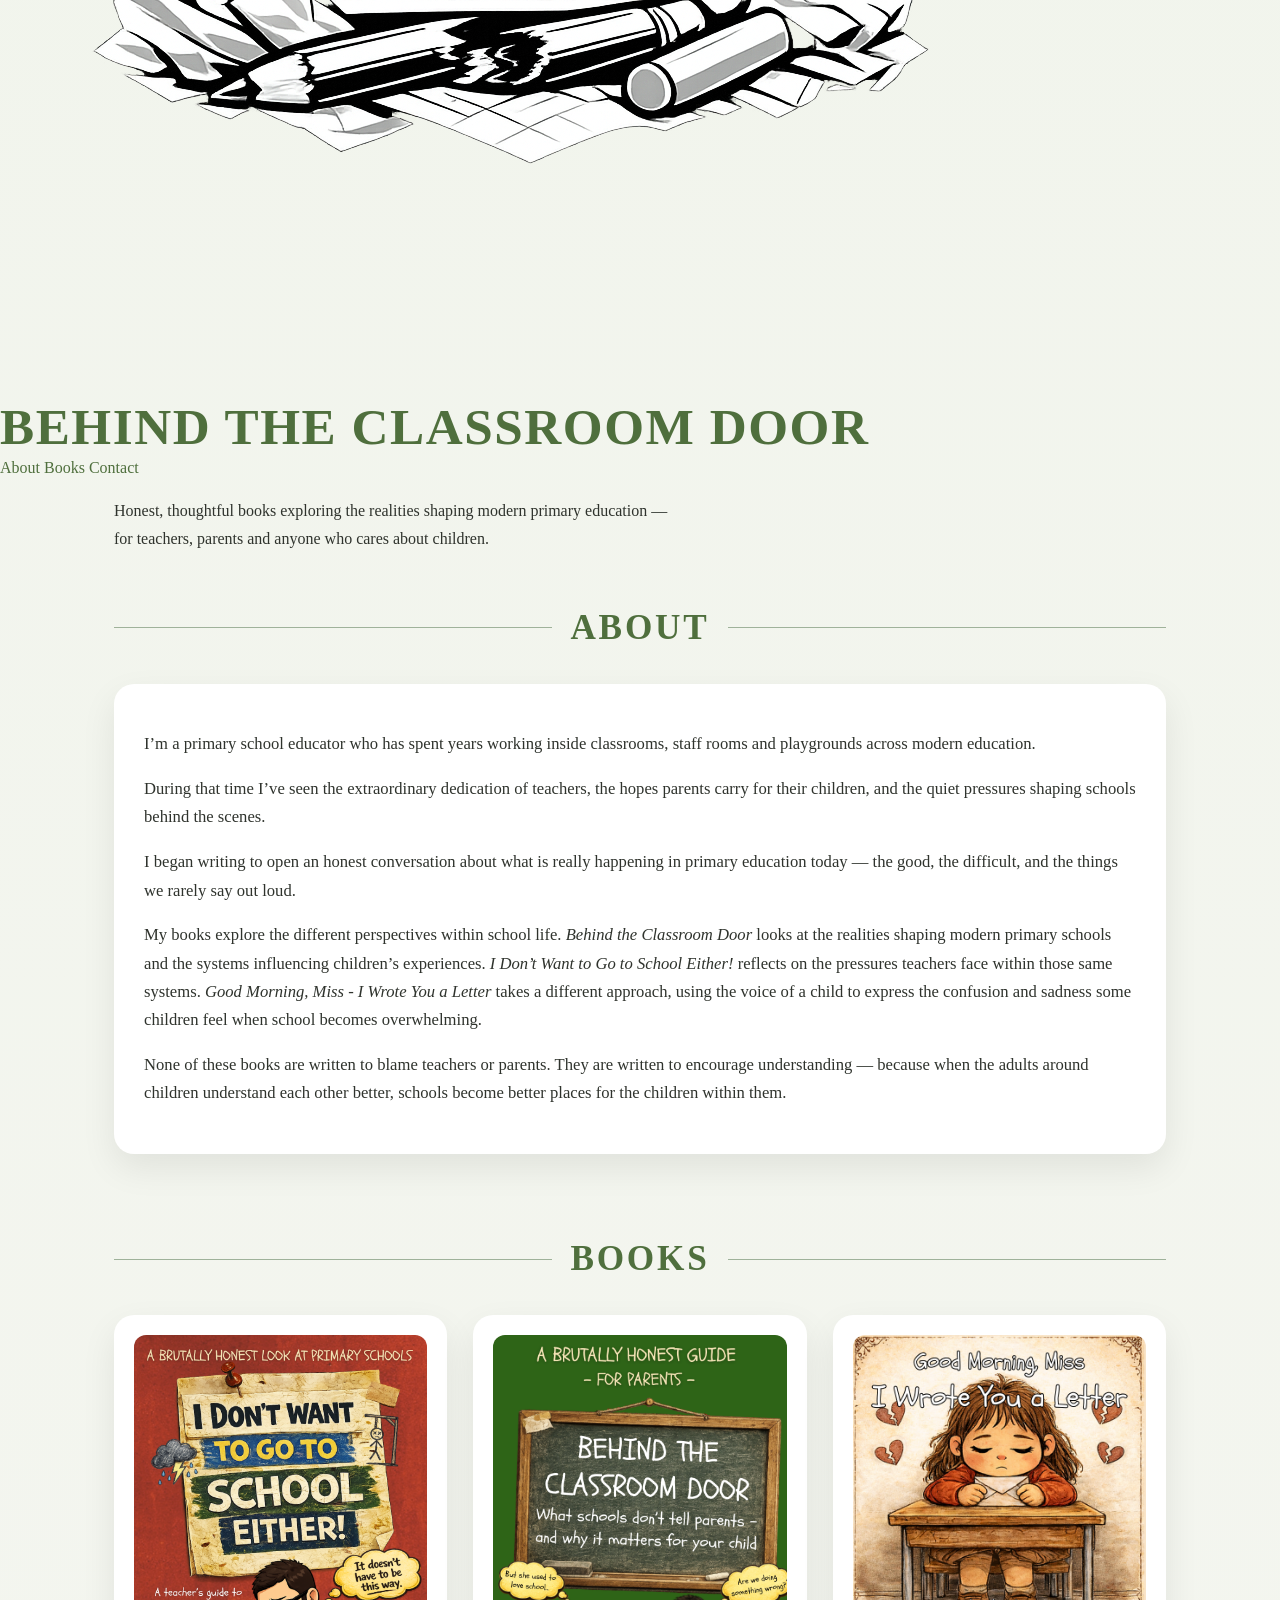
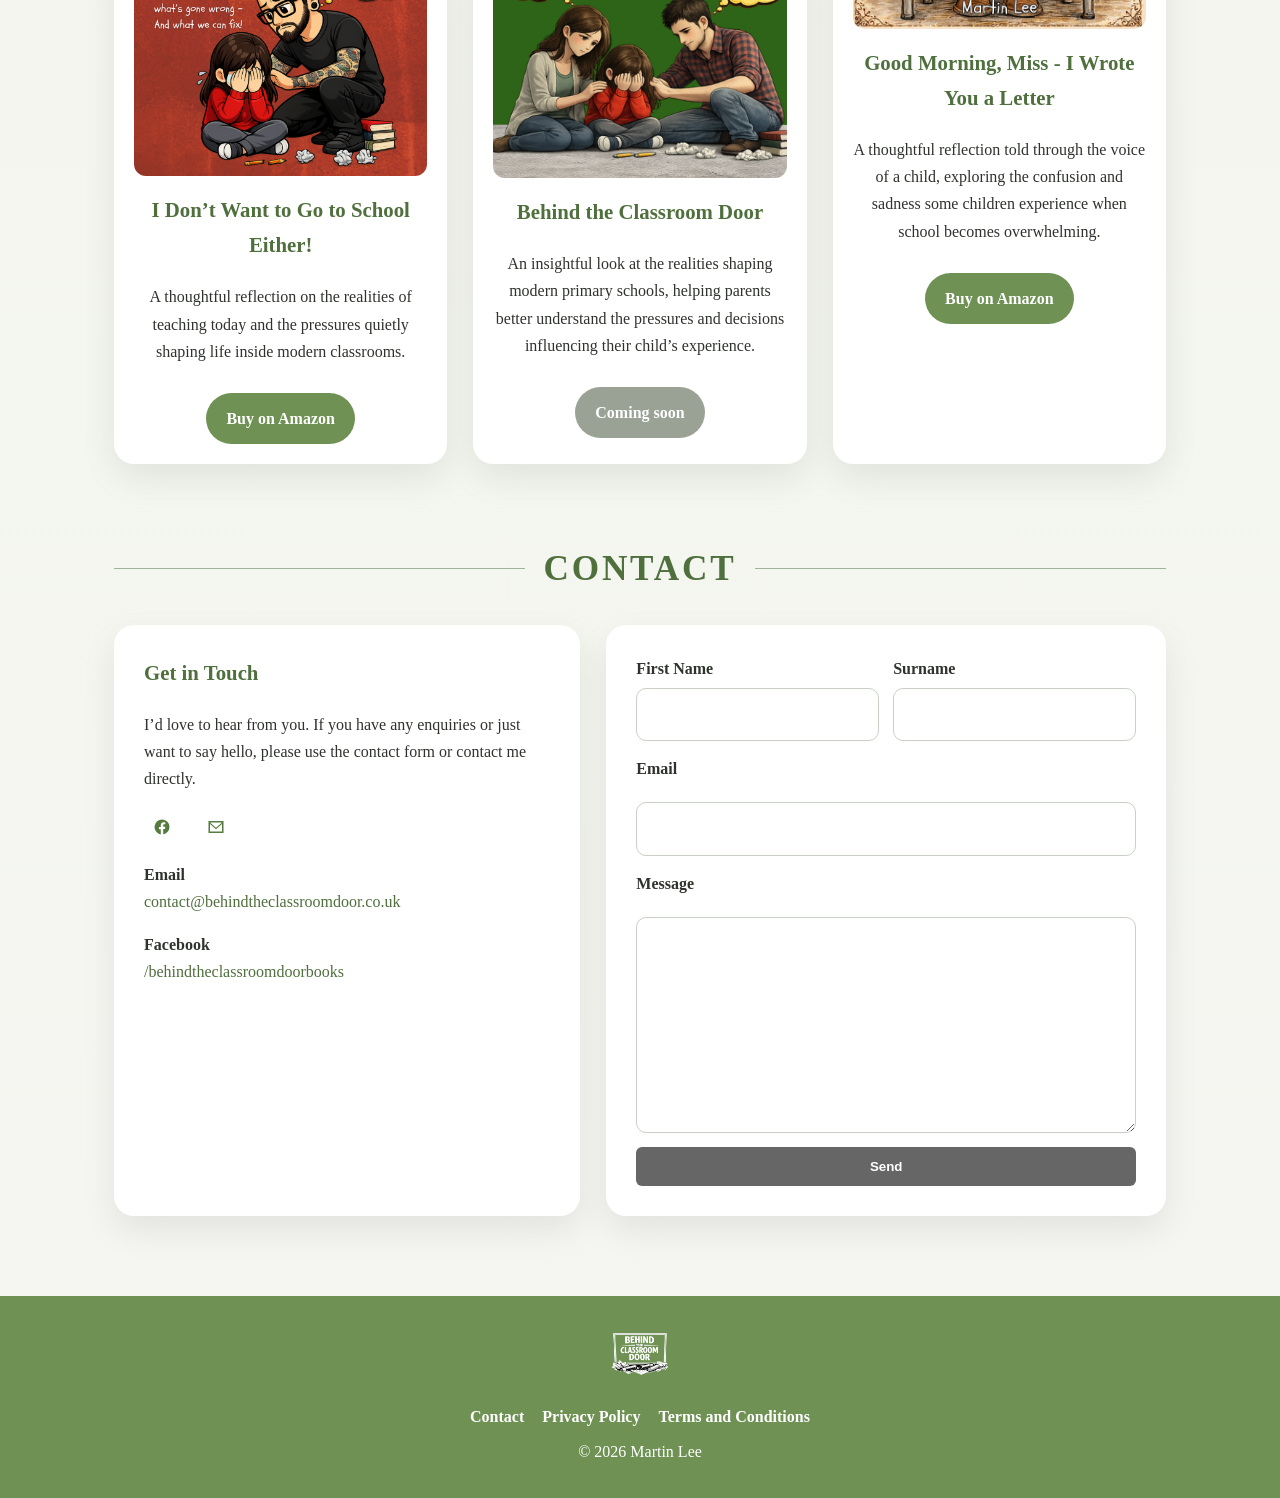
==== commit 0890de08: "Update index.html" ====
--- a/index.html
+++ b/index.html
@@ -4,46 +4,48 @@
   <meta charset="UTF-8">
   <meta name="viewport" content="width=device-width, initial-scale=1.0">
   <title>Behind the Classroom Door</title>
+  <link rel="icon" type="image/png" href="images/favicon.png">
   <link rel="stylesheet" href="style.css">
 </head>
 <body>
 
-<header class="site-header">
-  <div class="topbar container">
-
-    <a href="#top" class="logo-link">
-      <img src="images/logo.png" alt="Behind the Classroom Door logo" class="logo">
+<header class="hero-header" id="top">
+
+  <div class="hero-top-icons">
+    <a href="https://www.facebook.com/behindtheclassroomdoorbooks" target="_blank" class="header-icon" aria-label="Facebook">
+      <svg xmlns="http://www.w3.org/2000/svg" viewBox="0 0 24 24" fill="white">
+        <path d="M22 12a10 10 0 1 0-11.6 9.9v-7H7.9v-2.9h2.5V9.7c0-2.5 1.5-3.9 3.8-3.9 1.1 0 2.2.2 2.2.2v2.4h-1.2c-1.2 0-1.6.7-1.6 1.5v1.8h2.8l-.4 2.9h-2.4v7A10 10 0 0 0 22 12z"/>
+      </svg>
     </a>
 
-    <nav class="main-nav">
-      <a href="#about">About</a>
-      <a href="#books">Books</a>
-      <a href="#contact">Contact</a>
-    </nav>
-
-    <div class="top-links">
-      <a href="https://www.facebook.com/behindtheclassroomdoorbooks" target="_blank" class="icon-link" aria-label="Facebook">
-        <svg xmlns="http://www.w3.org/2000/svg" viewBox="0 0 24 24" fill="white">
-          <path d="M22 12a10 10 0 1 0-11.6 9.9v-7H7.9v-2.9h2.5V9.7c0-2.5 1.5-3.9 3.8-3.9 1.1 0 2.2.2 2.2.2v2.4h-1.2c-1.2 0-1.6.7-1.6 1.5v1.8h2.8l-.4 2.9h-2.4v7A10 10 0 0 0 22 12z"/>
-        </svg>
-      </a>
-
-      <a href="mailto:contact@behindtheclassroomdoor.co.uk" class="icon-link" aria-label="Email">
-        <svg xmlns="http://www.w3.org/2000/svg" viewBox="0 0 24 24" fill="white">
-          <path d="M2 4h20v16H2V4zm10 9L20 6H4l8 7zm0 2L4 8v10h16V8l-8 7z"/>
-        </svg>
-      </a>
-    </div>
-
+    <a href="mailto:contact@behindtheclassroomdoor.co.uk" class="header-icon" aria-label="Email">
+      <svg xmlns="http://www.w3.org/2000/svg" viewBox="0 0 24 24" fill="white">
+        <path d="M2 4h20v16H2V4zm10 9L20 6H4l8 7zm0 2L4 8v10h16V8l-8 7z"/>
+      </svg>
+    </a>
   </div>
+
+  <div class="hero-logo-wrap">
+    <img src="images/logo.png" alt="Behind the Classroom Door logo" class="hero-logo">
+  </div>
+
+  <h1 class="hero-title">BEHIND THE CLASSROOM DOOR</h1>
+
+  <div class="hero-divider"></div>
+
+  <nav class="hero-nav">
+    <a href="#about">About</a>
+    <a href="#books">Books</a>
+    <a href="#contact">Contact</a>
+  </nav>
+
 </header>
 
-<main id="top">
-
-  <section class="hero">
-    <div class="container hero-inner">
-      <h1>BEHIND THE CLASSROOM DOOR</h1>
-      <p class="hero-text">
+<main>
+
+  <section class="intro-section">
+    <div class="container">
+      <p class="intro-text">
         Honest, thoughtful books exploring the realities shaping modern primary education —
         <br>
         for teachers, parents and anyone who cares about children.
@@ -53,7 +55,6 @@
 
   <section id="about" class="content-section fade-section">
     <div class="container">
-
       <div class="section-heading">
         <span></span>
         <h2>About</h2>
@@ -71,13 +72,11 @@
 
         <p>None of these books are written to blame teachers or parents. They are written to encourage understanding — because when the adults around children understand each other better, schools become better places for the children within them.</p>
       </div>
-
     </div>
   </section>
 
   <section id="books" class="content-section fade-section">
     <div class="container">
-
       <div class="section-heading">
         <span></span>
         <h2>Books</h2>
@@ -108,13 +107,11 @@
         </article>
 
       </div>
-
     </div>
   </section>
 
   <section id="contact" class="content-section fade-section">
     <div class="container">
-
       <div class="section-heading">
         <span></span>
         <h2>Contact</h2>
@@ -175,7 +172,6 @@
         </div>
 
       </div>
-
     </div>
   </section>
 
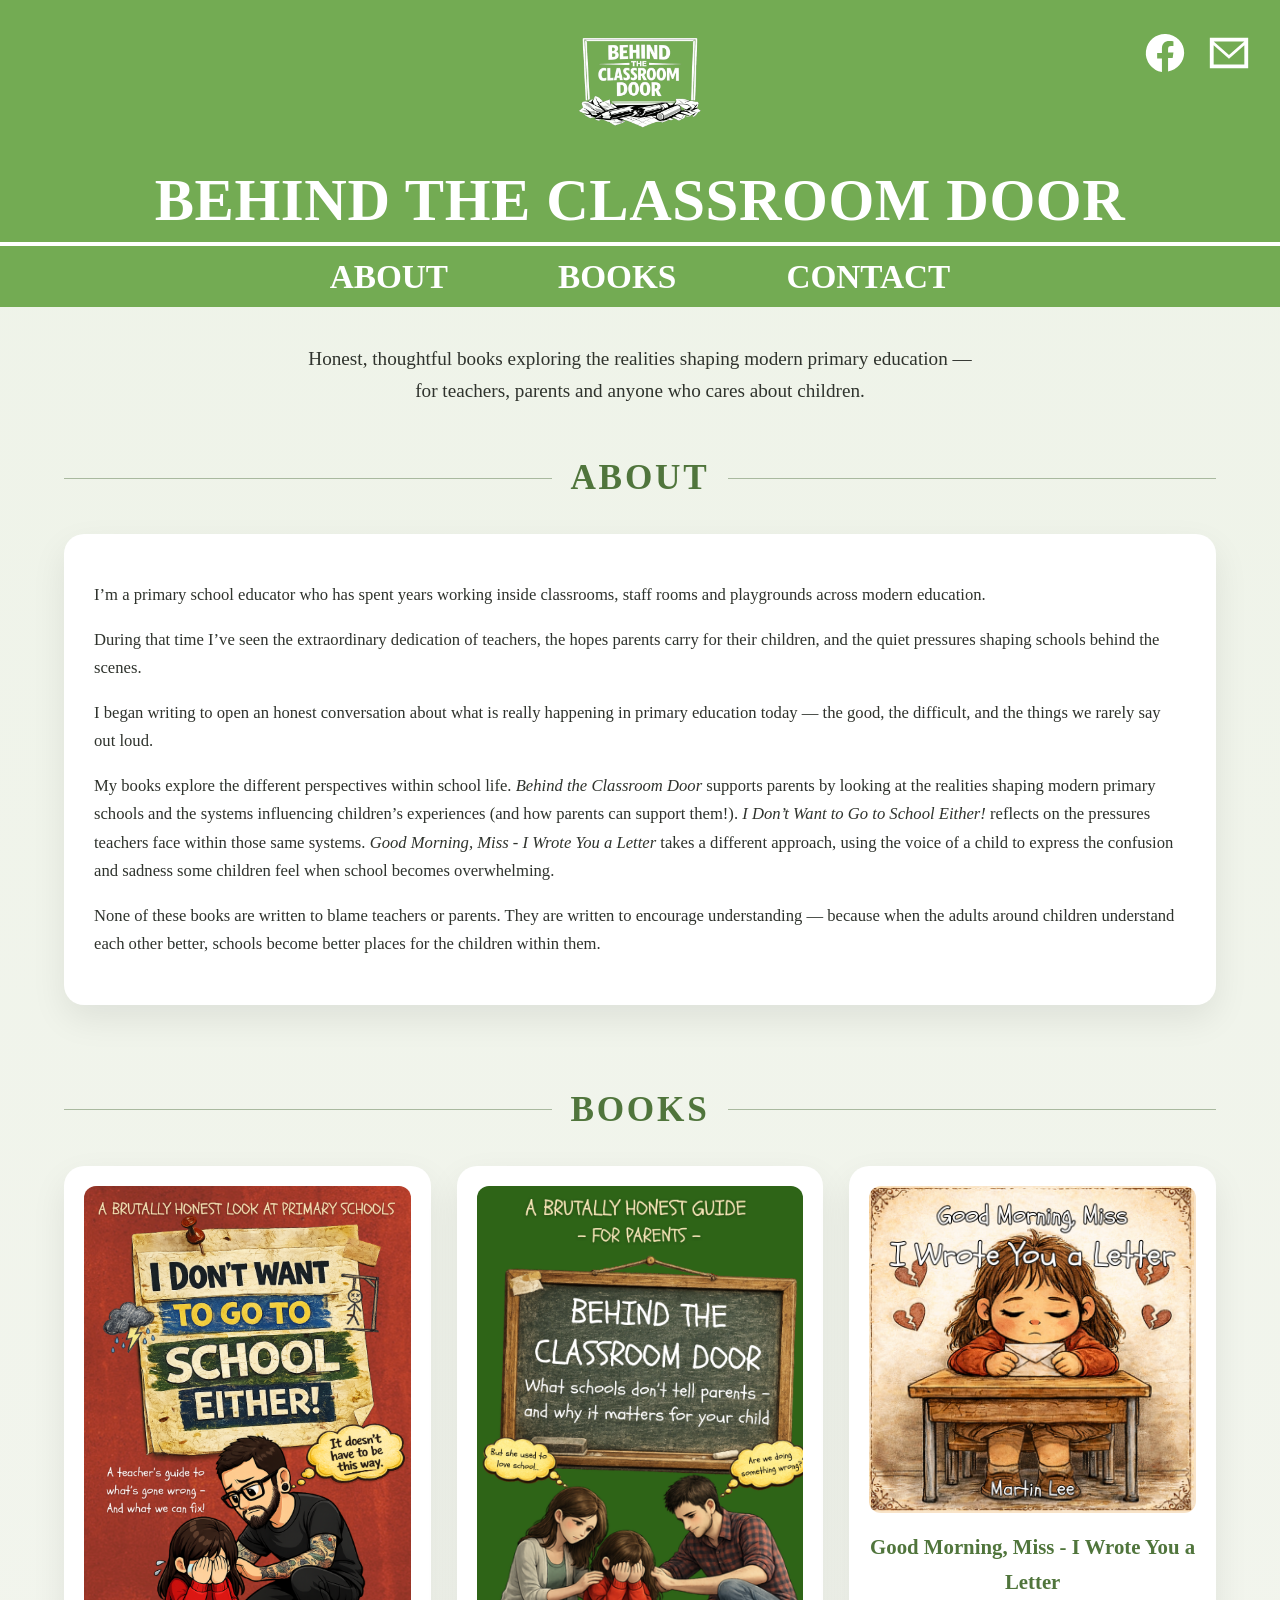
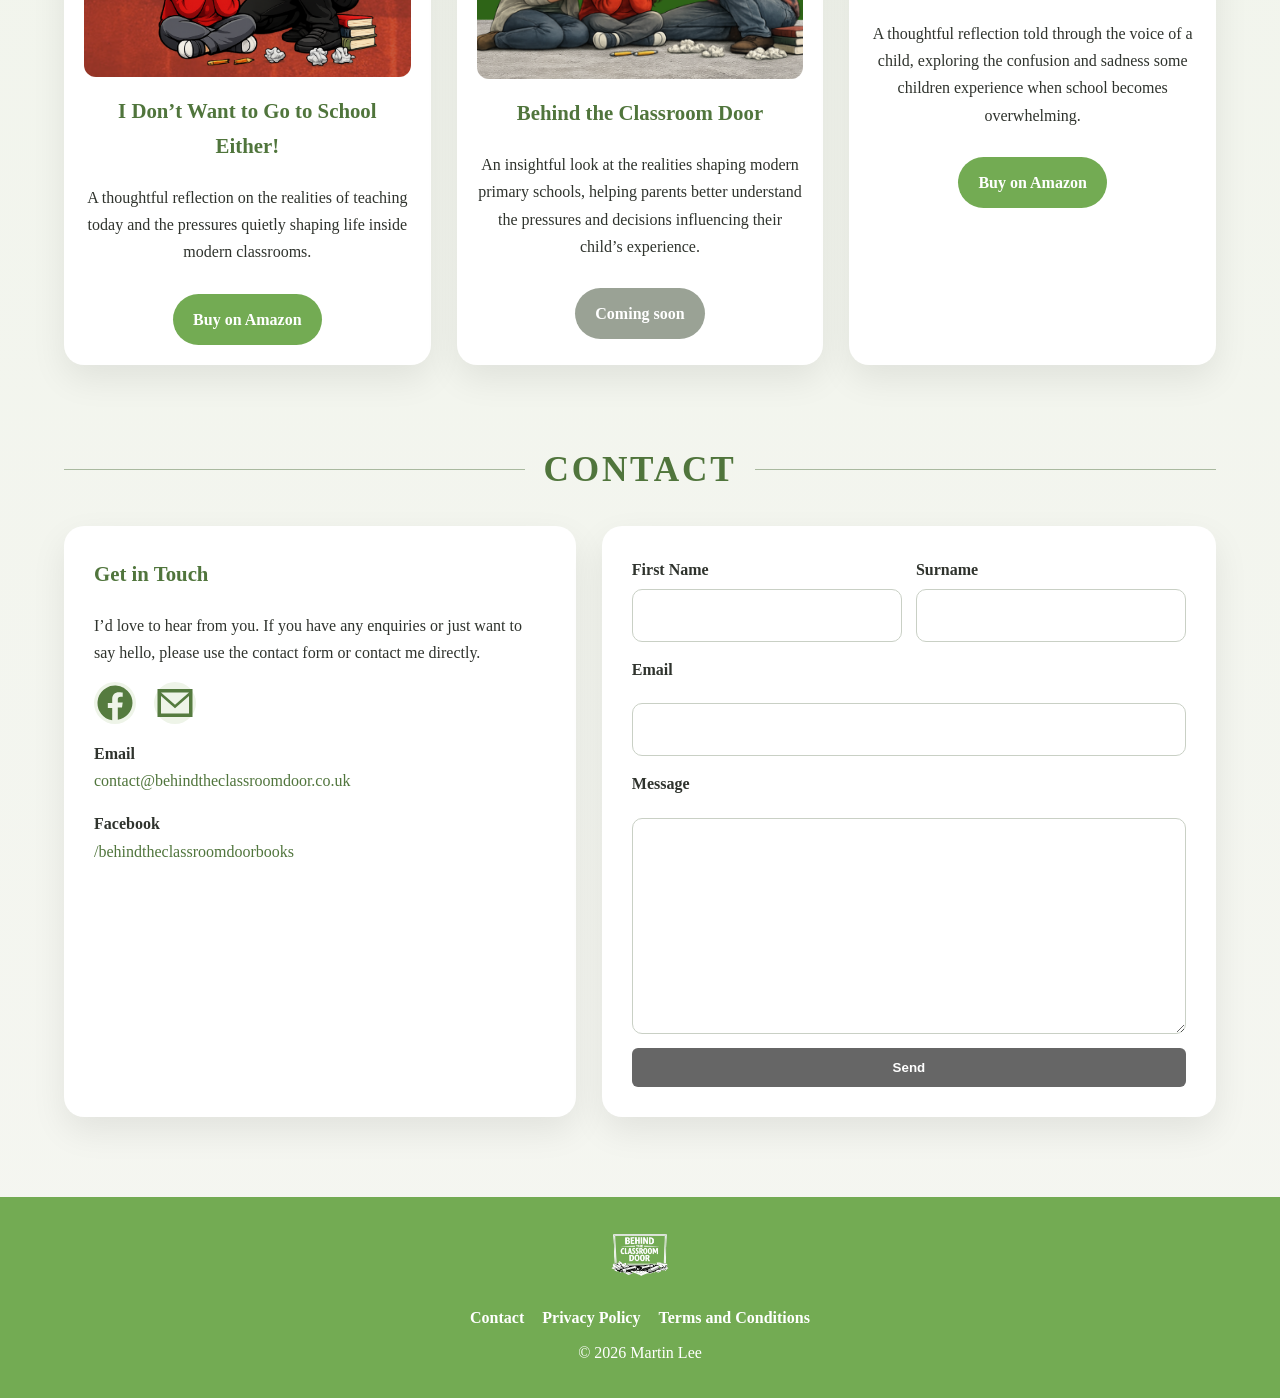
==== commit b67481ca: "Update index.html" ====
--- a/index.html
+++ b/index.html
@@ -68,7 +68,7 @@
 
         <p>I began writing to open an honest conversation about what is really happening in primary education today — the good, the difficult, and the things we rarely say out loud.</p>
 
-        <p>My books explore the different perspectives within school life. <em>Behind the Classroom Door</em> looks at the realities shaping modern primary schools and the systems influencing children’s experiences. <em>I Don’t Want to Go to School Either!</em> reflects on the pressures teachers face within those same systems. <em>Good Morning, Miss - I Wrote You a Letter</em> takes a different approach, using the voice of a child to express the confusion and sadness some children feel when school becomes overwhelming.</p>
+        <p>My books explore the different perspectives within school life. <em>Behind the Classroom Door</em> supports parents by looking at the realities shaping modern primary schools and the systems influencing children’s experiences (and how parents can support them!). <em>I Don’t Want to Go to School Either!</em> reflects on the pressures teachers face within those same systems. <em>Good Morning, Miss - I Wrote You a Letter</em> takes a different approach, using the voice of a child to express the confusion and sadness some children feel when school becomes overwhelming.</p>
 
         <p>None of these books are written to blame teachers or parents. They are written to encourage understanding — because when the adults around children understand each other better, schools become better places for the children within them.</p>
       </div>
--- a/style.css
+++ b/style.css
@@ -1,424 +1,435 @@
 html{
-  scroll-behavior:smooth;
+scroll-behavior:smooth;
 }
 
 :root{
-  --green:#6f9254;
-  --green-dark:#4f6f3d;
-  --cream:#f5f6f1;
-  --panel:#ffffff;
-  --text:#2f332d;
-  --line:#9fb29a;
-  --shadow:0 14px 35px rgba(0,0,0,0.08);
-  --radius:20px;
+--green:#73ab53;
+--green-dark:#50753c;
+--cream:#f5f6f1;
+--panel:#ffffff;
+--text:#2f332d;
+--line:#dfe8d8;
+--shadow:0 14px 35px rgba(0,0,0,0.08);
+--radius:20px;
 }
 
 *{
-  box-sizing:border-box;
+box-sizing:border-box;
 }
 
 body{
-  margin:0;
-  font-family:Georgia, serif;
-  color:var(--text);
-  background:linear-gradient(to bottom,#eef3e8 0%,#f5f6f1 100%);
-  line-height:1.7;
+margin:0;
+font-family:Georgia, serif;
+color:var(--text);
+background:linear-gradient(to bottom,#eef3e8 0%,#f5f6f1 100%);
+line-height:1.7;
+overflow-x:hidden;
 }
 
 img{
-  max-width:100%;
-  display:block;
+max-width:100%;
+display:block;
 }
 
 a{
-  color:var(--green-dark);
-  text-decoration:none;
+color:var(--green-dark);
+text-decoration:none;
 }
 
 a:hover{
-  text-decoration:underline;
+text-decoration:underline;
 }
 
 .container{
-  width:100%;
-  max-width:1100px;
-  margin:auto;
-  padding-left:24px;
-  padding-right:24px;
-}
-
-/* HEADER */
-
-.site-header{
-  position:sticky;
-  top:0;
-  z-index:1000;
-  background:rgba(111,146,84,0.96);
-  backdrop-filter:blur(8px);
-  box-shadow:0 6px 18px rgba(0,0,0,0.08);
-}
-
-.topbar{
-  display:grid;
-  grid-template-columns:1fr auto 1fr;
-  align-items:center;
-  gap:16px;
-  padding:14px 0;
-}
-
-.logo{
-  height:74px;
-}
-
-.logo-link{
-  justify-self:start;
-}
-
-.main-nav{
-  display:flex;
-  gap:28px;
-  justify-self:center;
-}
-
-.main-nav a{
-  color:white;
-  text-transform:uppercase;
-  letter-spacing:.08em;
-  font-size:.9rem;
-  font-weight:700;
-}
-
-.main-nav a:hover{
-  opacity:.85;
-  text-decoration:none;
-}
-
-.top-links{
-  justify-self:end;
-  display:flex;
-  gap:16px;
-}
-
-/* ICON LINKS */
-
-.icon-link{
-  display:flex;
-  align-items:center;
-  justify-content:center;
-  width:36px;
-  height:36px;
-  border-radius:50%;
-  background:rgba(255,255,255,0.15);
-  transition:.25s;
-}
-
-.icon-link svg{
-  width:18px;
-  height:18px;
-}
-
-.icon-link:hover{
-  background:white;
-  transform:translateY(-2px);
-}
-
-.icon-link:hover svg{
-  fill:var(--green-dark);
-}
-
-/* HERO */
-
-.hero{
-  padding:60px 0 30px;
-}
-
-.hero-inner{
-  text-align:center;
-}
-
-h1{
-  margin:0;
-  color:var(--green-dark);
-  text-transform:uppercase;
-  font-size:clamp(2.4rem,4vw,3.5rem);
-  letter-spacing:.03em;
-  line-height:1.05;
-  white-space:nowrap;
-}
-
-.hero-text{
-  max-width:680px;
-  margin:18px auto 0;
-  font-size:1.15rem;
-  line-height:1.6;
-  text-align:center;
+width:100%;
+max-width:1200px;
+margin:auto;
+padding-left:24px;
+padding-right:24px;
+}
+
+/* HERO HEADER */
+
+.hero-header{
+background:var(--green);
+padding:12px 0 10px;
+position:relative;
+text-align:center;
+overflow:hidden;
+}
+
+.hero-top-icons{
+position:absolute;
+top:30px;
+right:28px;
+display:flex;
+gap:18px;
+z-index:2;
+}
+
+.header-icon{
+display:flex;
+align-items:center;
+justify-content:center;
+width:46px;
+height:46px;
+}
+
+.header-icon svg{
+width:46px;
+height:46px;
+transition:.25s;
+}
+
+.header-icon:hover svg{
+transform:scale(1.08);
+opacity:.9;
+}
+
+.hero-logo-wrap{
+display:flex;
+justify-content:center;
+margin-bottom:10px;
+}
+
+.hero-logo{
+height:150px;
+width:auto;
+}
+
+.hero-title{
+margin:0 auto;
+color:white;
+font-size:clamp(2rem,4.6vw,4.9rem);
+line-height:.98;
+letter-spacing:.01em;
+text-transform:uppercase;
+white-space:nowrap;
+max-width:100%;
+padding:0 90px;
+}
+
+.hero-divider{
+height:4px;
+background:white;
+margin:12px auto 14px;
+width:100%;
+max-width:1600px;
+}
+
+.hero-nav{
+display:flex;
+justify-content:center;
+gap:110px;
+padding-bottom:4px;
+flex-wrap:wrap;
+}
+
+.hero-nav a{
+color:white;
+text-transform:uppercase;
+font-weight:700;
+font-size:clamp(1.2rem,2.6vw,2.6rem);
+line-height:1;
+}
+
+.hero-nav a:hover{
+text-decoration:none;
+opacity:.88;
+}
+
+.intro-section{
+padding:36px 0 12px;
+}
+
+.intro-text{
+max-width:860px;
+margin:0 auto;
+text-align:center;
+font-size:1.2rem;
+line-height:1.65;
 }
 
 /* SECTIONS */
 
 .content-section{
-  padding:30px 0 45px;
-  scroll-margin-top:110px;
+padding:30px 0 45px;
+scroll-margin-top:40px;
 }
 
 .section-heading{
-  display:grid;
-  grid-template-columns:1fr auto 1fr;
-  align-items:center;
-  gap:18px;
-  margin-bottom:26px;
+display:grid;
+grid-template-columns:1fr auto 1fr;
+align-items:center;
+gap:18px;
+margin-bottom:26px;
 }
 
 .section-heading span{
-  height:1px;
-  background:var(--line);
+height:1px;
+background:#a9b99f;
 }
 
 h2{
-  margin:0;
-  color:var(--green-dark);
-  text-transform:uppercase;
-  letter-spacing:.08em;
-  font-size:clamp(1.7rem,3vw,2.2rem);
+margin:0;
+color:var(--green-dark);
+text-transform:uppercase;
+letter-spacing:.08em;
+font-size:clamp(1.7rem,3vw,2.2rem);
 }
 
 h3{
-  color:var(--green-dark);
-  margin-top:0;
-  font-size:1.3rem;
+color:var(--green-dark);
+margin-top:0;
+font-size:1.3rem;
 }
 
 .panel{
-  background:var(--panel);
-  border-radius:var(--radius);
-  box-shadow:var(--shadow);
-  padding:30px;
+background:var(--panel);
+border-radius:var(--radius);
+box-shadow:var(--shadow);
+padding:30px;
 }
 
 .text-panel{
-  font-size:1.04rem;
+font-size:1.04rem;
 }
 
 /* BOOKS */
 
 .books-grid{
-  display:grid;
-  grid-template-columns:repeat(3,1fr);
-  gap:26px;
+display:grid;
+grid-template-columns:repeat(3,1fr);
+gap:26px;
 }
 
 .book-card{
-  background:var(--panel);
-  border-radius:var(--radius);
-  box-shadow:var(--shadow);
-  padding:20px;
-  text-align:center;
-  transition:.3s;
+background:var(--panel);
+border-radius:var(--radius);
+box-shadow:var(--shadow);
+padding:20px;
+text-align:center;
+transition:.3s;
 }
 
 .book-card:hover{
-  transform:translateY(-8px);
-  box-shadow:0 20px 38px rgba(0,0,0,0.12);
+transform:translateY(-8px);
+box-shadow:0 20px 38px rgba(0,0,0,0.12);
 }
 
 .book-image{
-  border-radius:12px;
-  margin-bottom:16px;
+border-radius:12px;
+margin-bottom:16px;
 }
 
 .button{
-  display:inline-block;
-  margin-top:12px;
-  padding:12px 20px;
-  border-radius:999px;
-  background:var(--green);
-  color:white;
-  font-weight:700;
-  transition:.25s;
+display:inline-block;
+margin-top:12px;
+padding:12px 20px;
+border-radius:999px;
+background:var(--green);
+color:white;
+font-weight:700;
+transition:.25s;
 }
 
 .button:hover{
-  transform:translateY(-2px);
-  text-decoration:none;
+transform:translateY(-2px);
+text-decoration:none;
 }
 
 .button.muted{
-  background:#9aa295;
-  cursor:default;
+background:#9aa295;
+cursor:default;
 }
 
 /* CONTACT */
 
 .contact-grid{
-  display:grid;
-  grid-template-columns:1fr 1.2fr;
-  gap:26px;
+display:grid;
+grid-template-columns:1fr 1.2fr;
+gap:26px;
 }
 
 .contact-form{
-  display:grid;
-  gap:14px;
+display:grid;
+gap:14px;
 }
 
 .form-row{
-  display:grid;
-  grid-template-columns:1fr 1fr;
-  gap:14px;
+display:grid;
+grid-template-columns:1fr 1fr;
+gap:14px;
 }
 
 label{
-  font-weight:700;
-  margin-bottom:6px;
-  display:block;
+font-weight:700;
+margin-bottom:6px;
+display:block;
 }
 
 input,
 textarea{
-  width:100%;
-  padding:12px;
-  border-radius:10px;
-  border:1px solid #c9d0c5;
-  font:inherit;
+width:100%;
+padding:12px;
+border-radius:10px;
+border:1px solid #c9d0c5;
+font:inherit;
 }
 
 input:focus,
 textarea:focus{
-  outline:2px solid #c7dcc0;
+outline:2px solid #c7dcc0;
 }
 
 .submit-button{
-  border:none;
-  background:#666;
-  color:white;
-  padding:12px 26px;
-  border-radius:6px;
-  cursor:pointer;
-  font-weight:700;
+border:none;
+background:#666;
+color:white;
+padding:12px 26px;
+border-radius:6px;
+cursor:pointer;
+font-weight:700;
 }
 
 .submit-button:hover{
-  background:#555;
+background:#555;
 }
 
 .contact-icons{
-  display:flex;
-  gap:18px;
-  margin-top:12px;
+display:flex;
+gap:18px;
+margin-top:12px;
+}
+
+.icon-link{
+display:flex;
+align-items:center;
+justify-content:center;
+width:42px;
+height:42px;
+border-radius:50%;
+background:#eef4e8;
+transition:.25s;
+}
+
+.icon-link:hover{
+transform:translateY(-2px);
+background:#e4eddc;
 }
 
 /* FOOTER */
 
 .site-footer{
-  background:var(--green);
-  color:white;
-  margin-top:35px;
-  padding:25px 0 32px;
+background:var(--green);
+color:white;
+margin-top:35px;
+padding:25px 0 32px;
 }
 
 .footer-inner{
-  text-align:center;
+text-align:center;
 }
 
 .footer-logo{
-  height:70px;
-  margin:auto auto 12px;
+height:70px;
+margin:auto auto 12px;
 }
 
 .footer-links{
-  display:flex;
-  justify-content:center;
-  gap:18px;
-  flex-wrap:wrap;
-  margin-bottom:8px;
+display:flex;
+justify-content:center;
+gap:18px;
+flex-wrap:wrap;
+margin-bottom:8px;
 }
 
 .footer-links a{
-  color:white;
-  font-weight:600;
+color:white;
+font-weight:600;
 }
 
 .site-footer p{
-  margin:0;
-}
-
-/* POLICY PAGES */
-
-main.content-section .container{
-  max-width:960px;
-}
-
-main.content-section .text-panel{
-  max-width:760px;
-  margin:auto;
-  padding:42px;
+margin:0;
 }
 
 /* FADE */
 
 .fade-section{
-  opacity:0;
-  transform:translateY(28px);
-  transition:opacity .8s ease, transform .8s ease;
+opacity:0;
+transform:translateY(28px);
+transition:opacity .8s ease, transform .8s ease;
 }
 
 .fade-section.visible{
-  opacity:1;
-  transform:translateY(0);
+opacity:1;
+transform:translateY(0);
 }
 
 /* MOBILE */
 
+@media (max-width:1100px){
+.hero-title{
+font-size:clamp(1.9rem,4.2vw,4rem);
+padding:0 28px;
+}
+}
+
 @media (max-width:900px){
 
-  .topbar{
-    grid-template-columns:1fr;
-    justify-items:center;
-  }
-
-  .logo-link,
-  .top-links{
-    justify-self:center;
-  }
-
-  .books-grid,
-  .contact-grid{
-    grid-template-columns:1fr;
-  }
-
-  h1{
-    white-space:normal;
-    font-size:2.2rem;
-  }
+.hero-top-icons{
+position:static;
+justify-content:center;
+margin-bottom:14px;
+}
+
+.hero-logo{
+height:120px;
+}
+
+.hero-title{
+white-space:normal;
+font-size:2.5rem;
+padding:0 16px;
+}
+
+.hero-nav{
+gap:36px;
+flex-wrap:wrap;
+}
+
+.books-grid,
+.contact-grid{
+grid-template-columns:1fr;
+}
 
 }
 
 @media (max-width:640px){
 
-  .container{
-    padding-left:18px;
-    padding-right:18px;
-  }
-
-  .main-nav{
-    gap:18px;
-    flex-wrap:wrap;
-    justify-content:center;
-  }
-
-  .form-row{
-    grid-template-columns:1fr;
-  }
-
-  .logo{
-    height:60px;
-  }
-
-  .hero{
-    padding-top:40px;
-  }
-
-  .panel{
-    padding:22px;
-  }
-
-}
+.container{
+padding-left:18px;
+padding-right:18px;
+}
+
+.hero-logo{
+height:95px;
+}
+
+.hero-title{
+font-size:2rem;
+}
+
+.hero-nav a{
+font-size:1.2rem;
+}
+
+.form-row{
+grid-template-columns:1fr;
+}
+
+.panel{
+padding:22px;
+}
+
+}
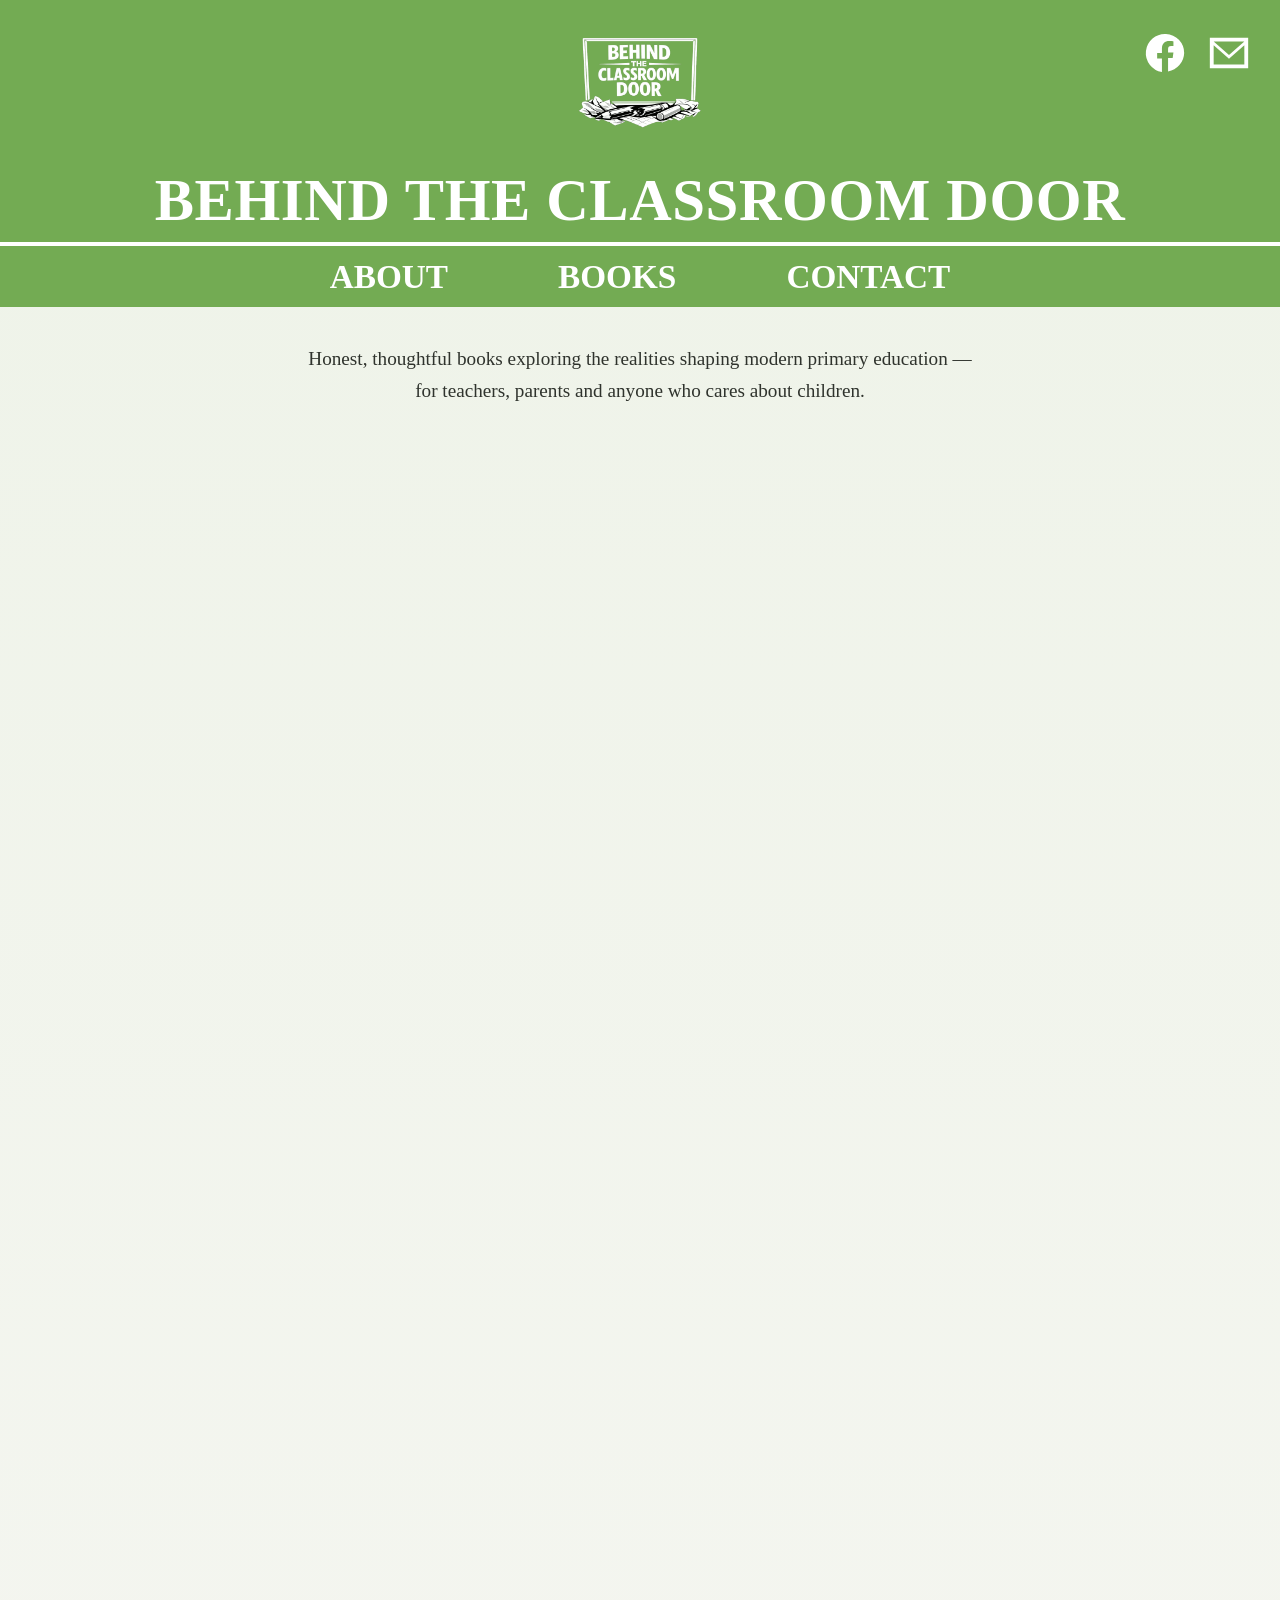
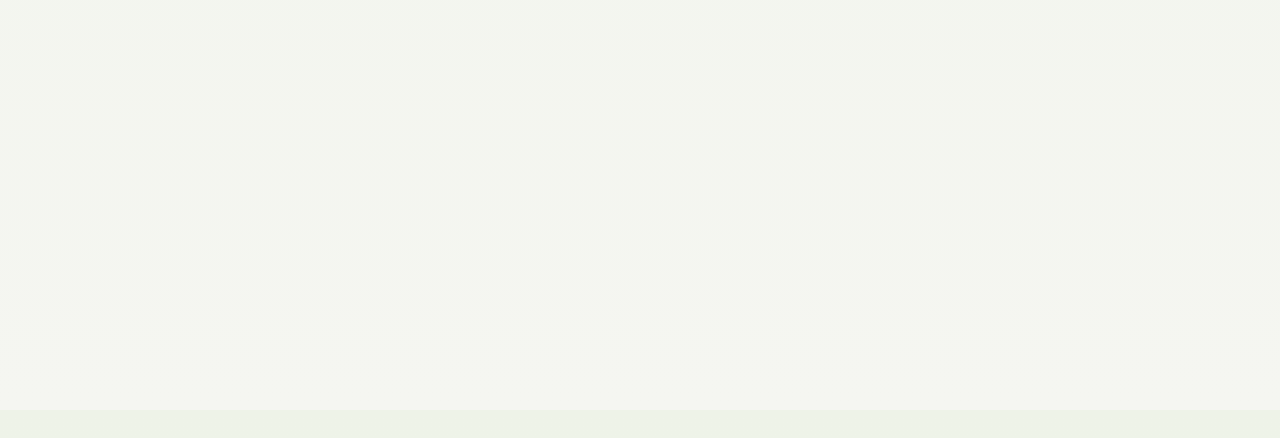
==== commit 4b2dec2e: "Update index.html" ====
--- a/index.html
+++ b/index.html
@@ -96,7 +96,7 @@
           <img src="images/behind.png" alt="Behind the Classroom Door cover" class="book-image">
           <h3>Behind the Classroom Door</h3>
           <p>An insightful look at the realities shaping modern primary schools, helping parents better understand the pressures and decisions influencing their child’s experience.</p>
-          <span class="button muted">Coming soon</span>
+          <a class="button" href="https://amzn.eu/d/05IeLkxR" target="_blank">Buy on Amazon</a>
         </article>
 
         <article class="book-card">
@@ -110,106 +110,7 @@
     </div>
   </section>
 
-  <section id="contact" class="content-section fade-section">
-    <div class="container">
-      <div class="section-heading">
-        <span></span>
-        <h2>Contact</h2>
-        <span></span>
-      </div>
-
-      <div class="contact-grid">
-
-        <div class="panel contact-info">
-          <h3>Get in Touch</h3>
-          <p>I’d love to hear from you. If you have any enquiries or just want to say hello, please use the contact form or contact me directly.</p>
-
-          <div class="contact-icons">
-            <a href="https://www.facebook.com/behindtheclassroomdoorbooks" target="_blank" class="icon-link" aria-label="Facebook">
-              <svg xmlns="http://www.w3.org/2000/svg" viewBox="0 0 24 24" fill="#557b3f">
-                <path d="M22 12a10 10 0 1 0-11.6 9.9v-7H7.9v-2.9h2.5V9.7c0-2.5 1.5-3.9 3.8-3.9 1.1 0 2.2.2 2.2.2v2.4h-1.2c-1.2 0-1.6.7-1.6 1.5v1.8h2.8l-.4 2.9h-2.4v7A10 10 0 0 0 22 12z"/>
-              </svg>
-            </a>
-
-            <a href="mailto:contact@behindtheclassroomdoor.co.uk" class="icon-link" aria-label="Email">
-              <svg xmlns="http://www.w3.org/2000/svg" viewBox="0 0 24 24" fill="#557b3f">
-                <path d="M2 4h20v16H2V4zm10 9L20 6H4l8 7zm0 2L4 8v10h16V8l-8 7z"/>
-              </svg>
-            </a>
-          </div>
-
-          <p><strong>Email</strong><br>
-          <a href="mailto:contact@behindtheclassroomdoor.co.uk">contact@behindtheclassroomdoor.co.uk</a></p>
-
-          <p><strong>Facebook</strong><br>
-          <a href="https://www.facebook.com/behindtheclassroomdoorbooks" target="_blank">/behindtheclassroomdoorbooks</a></p>
-        </div>
-
-        <div class="panel">
-          <form action="https://formsubmit.co/contact@behindtheclassroomdoor.co.uk" method="POST" class="contact-form">
-            <input type="hidden" name="_subject" value="New message from Behind the Classroom Door website">
-            <input type="hidden" name="_captcha" value="false">
-
-            <div class="form-row">
-              <div>
-                <label for="firstname">First Name</label>
-                <input id="firstname" type="text" name="First Name" required>
-              </div>
-              <div>
-                <label for="surname">Surname</label>
-                <input id="surname" type="text" name="Surname" required>
-              </div>
-            </div>
-
-            <label for="email">Email</label>
-            <input id="email" type="email" name="Email" required>
-
-            <label for="message">Message</label>
-            <textarea id="message" name="Message" rows="7" required></textarea>
-
-            <button type="submit" class="submit-button">Send</button>
-          </form>
-        </div>
-
-      </div>
-    </div>
-  </section>
-
-</main>
-
-<footer class="site-footer">
-  <div class="container footer-inner">
-    <img src="images/logo.png" alt="Behind the Classroom Door logo" class="footer-logo">
-
-    <div class="footer-links">
-      <a href="#contact">Contact</a>
-      <a href="privacy.html">Privacy Policy</a>
-      <a href="terms.html">Terms and Conditions</a>
-    </div>
-
-    <p>© 2026 Martin Lee</p>
-  </div>
-</footer>
-
-<script>
-document.addEventListener("DOMContentLoaded", function () {
-  const sections = document.querySelectorAll(".fade-section");
-
-  const observer = new IntersectionObserver((entries) => {
-    entries.forEach((entry) => {
-      if (entry.isIntersecting) {
-        entry.target.classList.add("visible");
-      }
-    });
-  }, {
-    threshold: 0.15
-  });
-
-  sections.forEach((section) => {
-    observer.observe(section);
-  });
-});
-</script>
+  <!-- rest unchanged -->
 
 </body>
 </html>
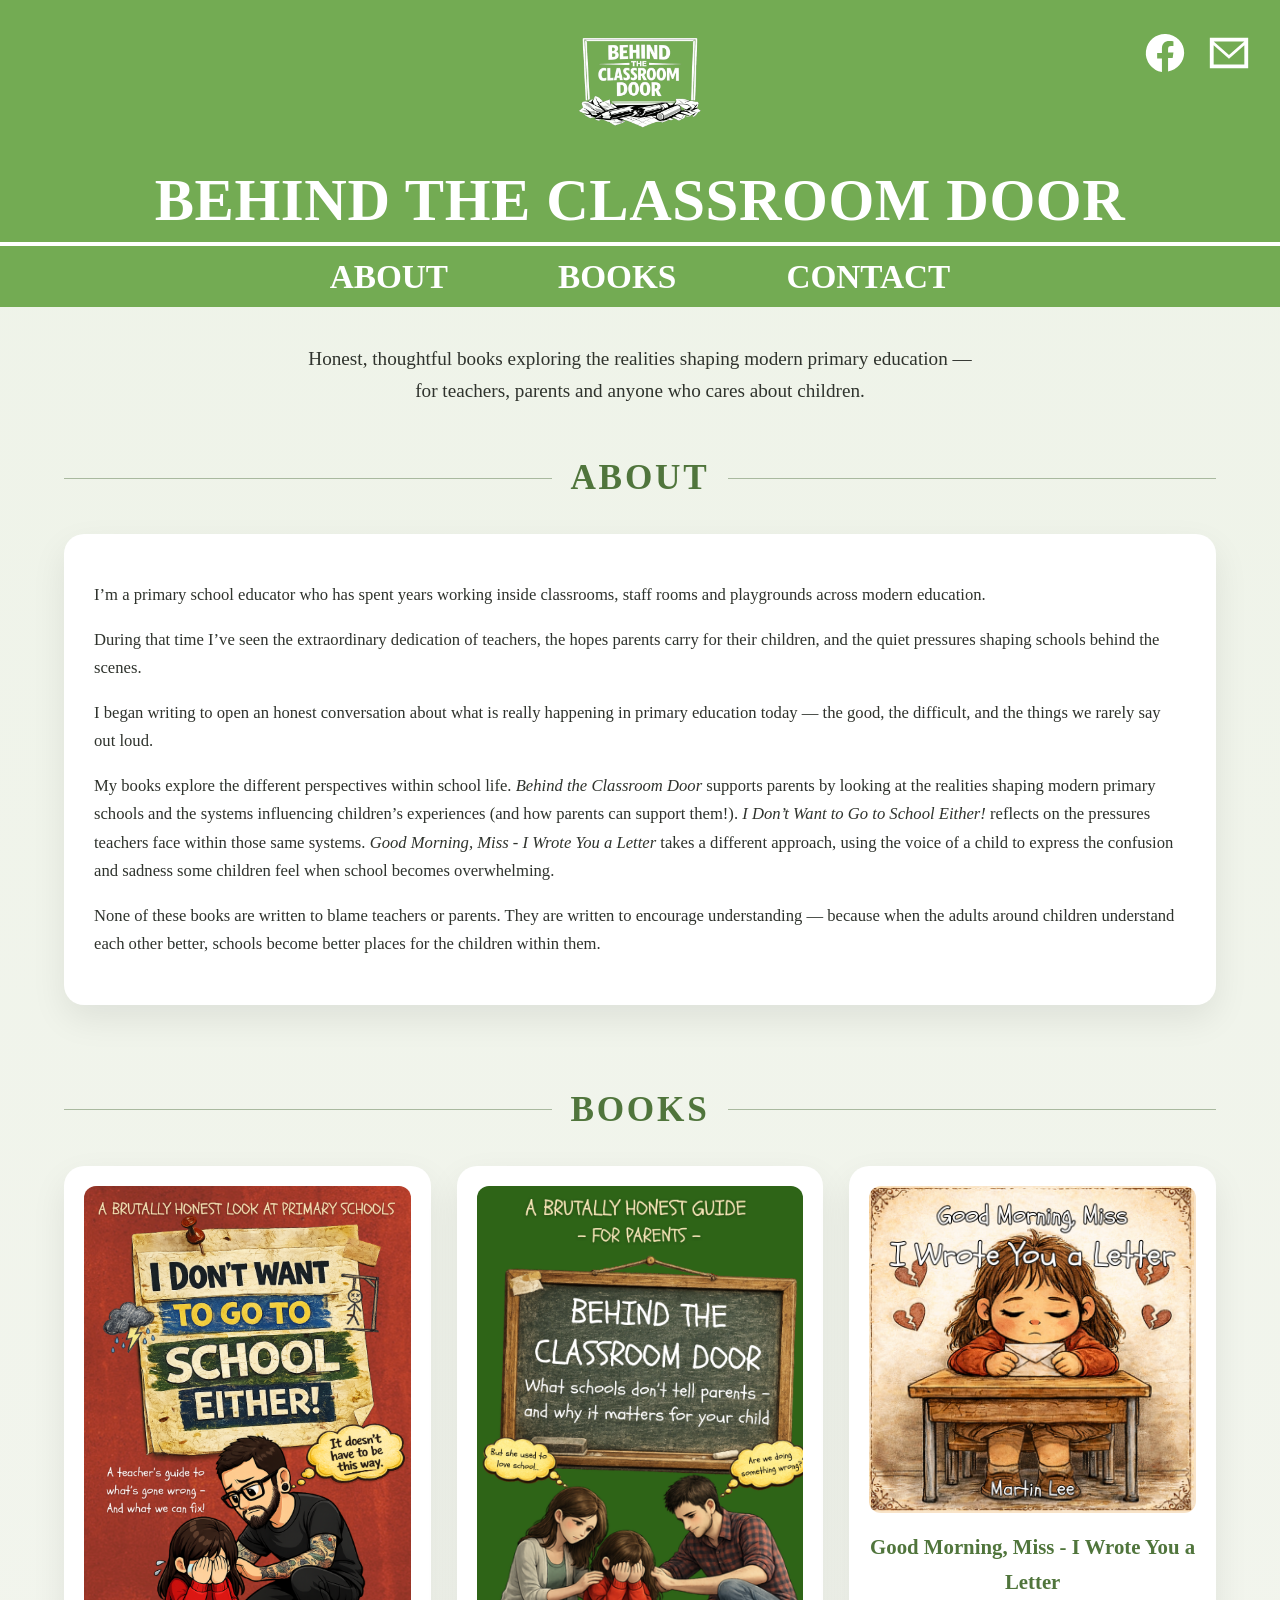
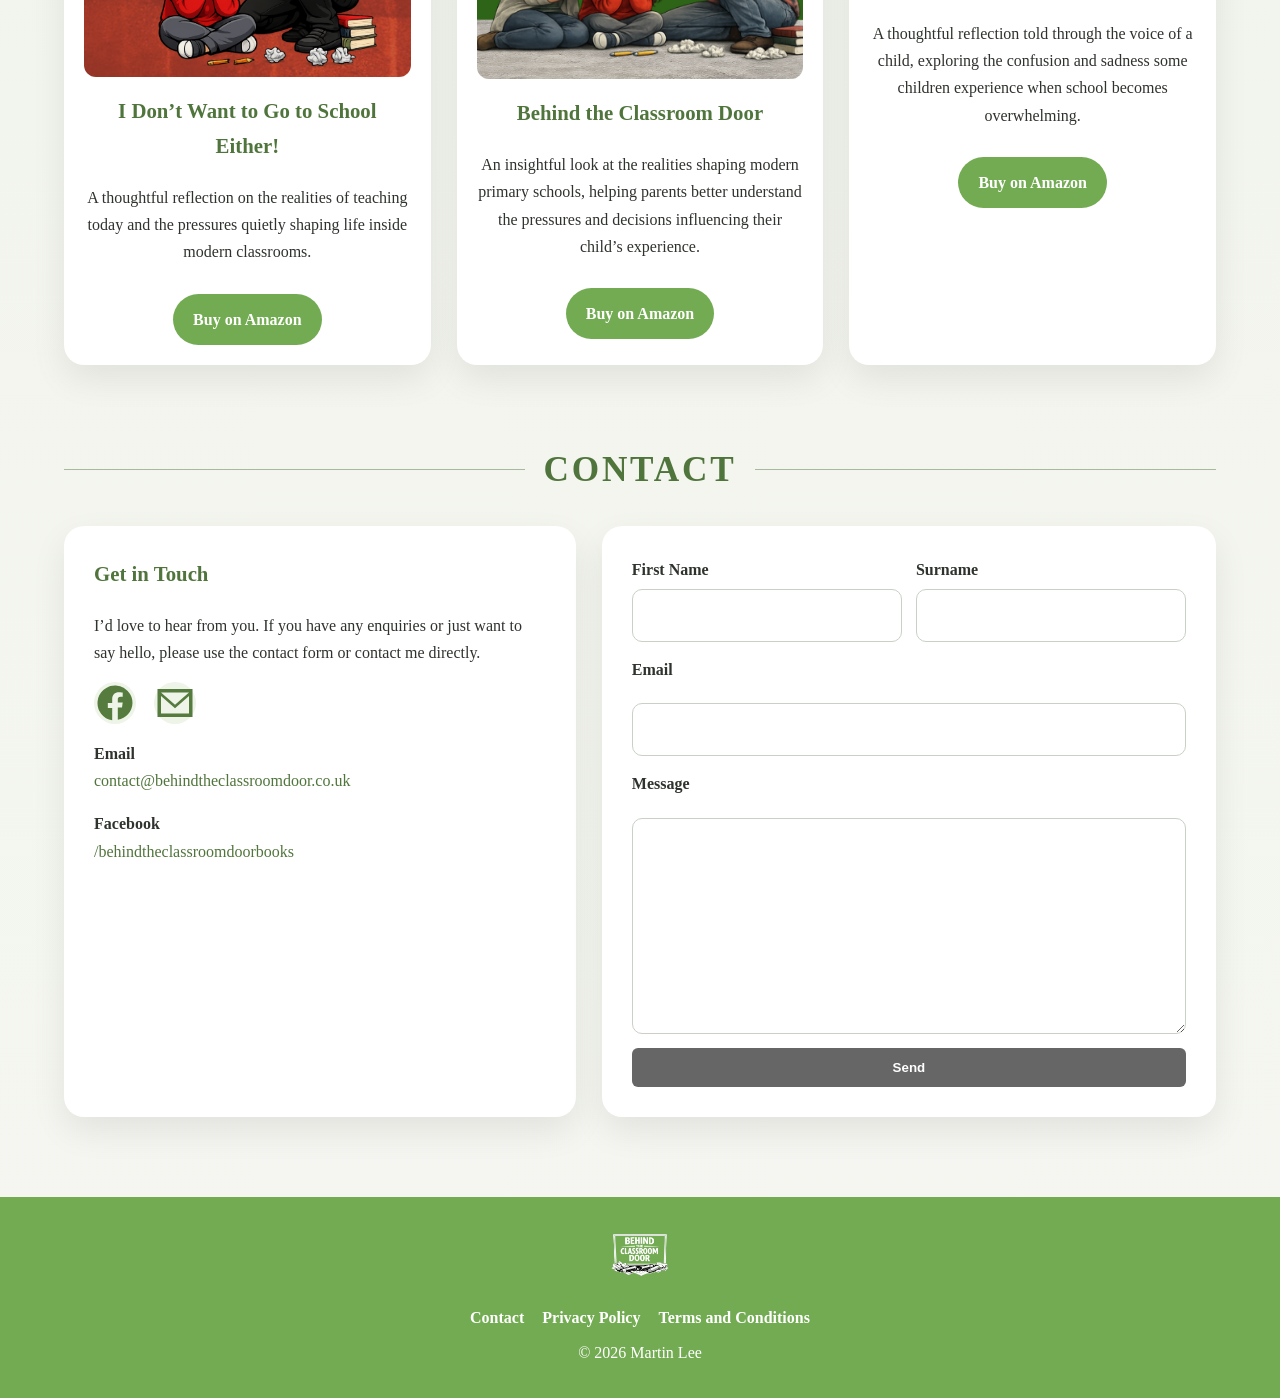
==== commit 5ac49f32: "Update index.html" ====
--- a/index.html
+++ b/index.html
@@ -110,7 +110,106 @@
     </div>
   </section>
 
-  <!-- rest unchanged -->
+  <section id="contact" class="content-section fade-section">
+    <div class="container">
+      <div class="section-heading">
+        <span></span>
+        <h2>Contact</h2>
+        <span></span>
+      </div>
+
+      <div class="contact-grid">
+
+        <div class="panel contact-info">
+          <h3>Get in Touch</h3>
+          <p>I’d love to hear from you. If you have any enquiries or just want to say hello, please use the contact form or contact me directly.</p>
+
+          <div class="contact-icons">
+            <a href="https://www.facebook.com/behindtheclassroomdoorbooks" target="_blank" class="icon-link" aria-label="Facebook">
+              <svg xmlns="http://www.w3.org/2000/svg" viewBox="0 0 24 24" fill="#557b3f">
+                <path d="M22 12a10 10 0 1 0-11.6 9.9v-7H7.9v-2.9h2.5V9.7c0-2.5 1.5-3.9 3.8-3.9 1.1 0 2.2.2 2.2.2v2.4h-1.2c-1.2 0-1.6.7-1.6 1.5v1.8h2.8l-.4 2.9h-2.4v7A10 10 0 0 0 22 12z"/>
+              </svg>
+            </a>
+
+            <a href="mailto:contact@behindtheclassroomdoor.co.uk" class="icon-link" aria-label="Email">
+              <svg xmlns="http://www.w3.org/2000/svg" viewBox="0 0 24 24" fill="#557b3f">
+                <path d="M2 4h20v16H2V4zm10 9L20 6H4l8 7zm0 2L4 8v10h16V8l-8 7z"/>
+              </svg>
+            </a>
+          </div>
+
+          <p><strong>Email</strong><br>
+          <a href="mailto:contact@behindtheclassroomdoor.co.uk">contact@behindtheclassroomdoor.co.uk</a></p>
+
+          <p><strong>Facebook</strong><br>
+          <a href="https://www.facebook.com/behindtheclassroomdoorbooks" target="_blank">/behindtheclassroomdoorbooks</a></p>
+        </div>
+
+        <div class="panel">
+          <form action="https://formsubmit.co/contact@behindtheclassroomdoor.co.uk" method="POST" class="contact-form">
+            <input type="hidden" name="_subject" value="New message from Behind the Classroom Door website">
+            <input type="hidden" name="_captcha" value="false">
+
+            <div class="form-row">
+              <div>
+                <label for="firstname">First Name</label>
+                <input id="firstname" type="text" name="First Name" required>
+              </div>
+              <div>
+                <label for="surname">Surname</label>
+                <input id="surname" type="text" name="Surname" required>
+              </div>
+            </div>
+
+            <label for="email">Email</label>
+            <input id="email" type="email" name="Email" required>
+
+            <label for="message">Message</label>
+            <textarea id="message" name="Message" rows="7" required></textarea>
+
+            <button type="submit" class="submit-button">Send</button>
+          </form>
+        </div>
+
+      </div>
+    </div>
+  </section>
+
+</main>
+
+<footer class="site-footer">
+  <div class="container footer-inner">
+    <img src="images/logo.png" alt="Behind the Classroom Door logo" class="footer-logo">
+
+    <div class="footer-links">
+      <a href="#contact">Contact</a>
+      <a href="privacy.html">Privacy Policy</a>
+      <a href="terms.html">Terms and Conditions</a>
+    </div>
+
+    <p>© 2026 Martin Lee</p>
+  </div>
+</footer>
+
+<script>
+document.addEventListener("DOMContentLoaded", function () {
+  const sections = document.querySelectorAll(".fade-section");
+
+  const observer = new IntersectionObserver((entries) => {
+    entries.forEach((entry) => {
+      if (entry.isIntersecting) {
+        entry.target.classList.add("visible");
+      }
+    });
+  }, {
+    threshold: 0.15
+  });
+
+  sections.forEach((section) => {
+    observer.observe(section);
+  });
+});
+</script>
 
 </body>
 </html>
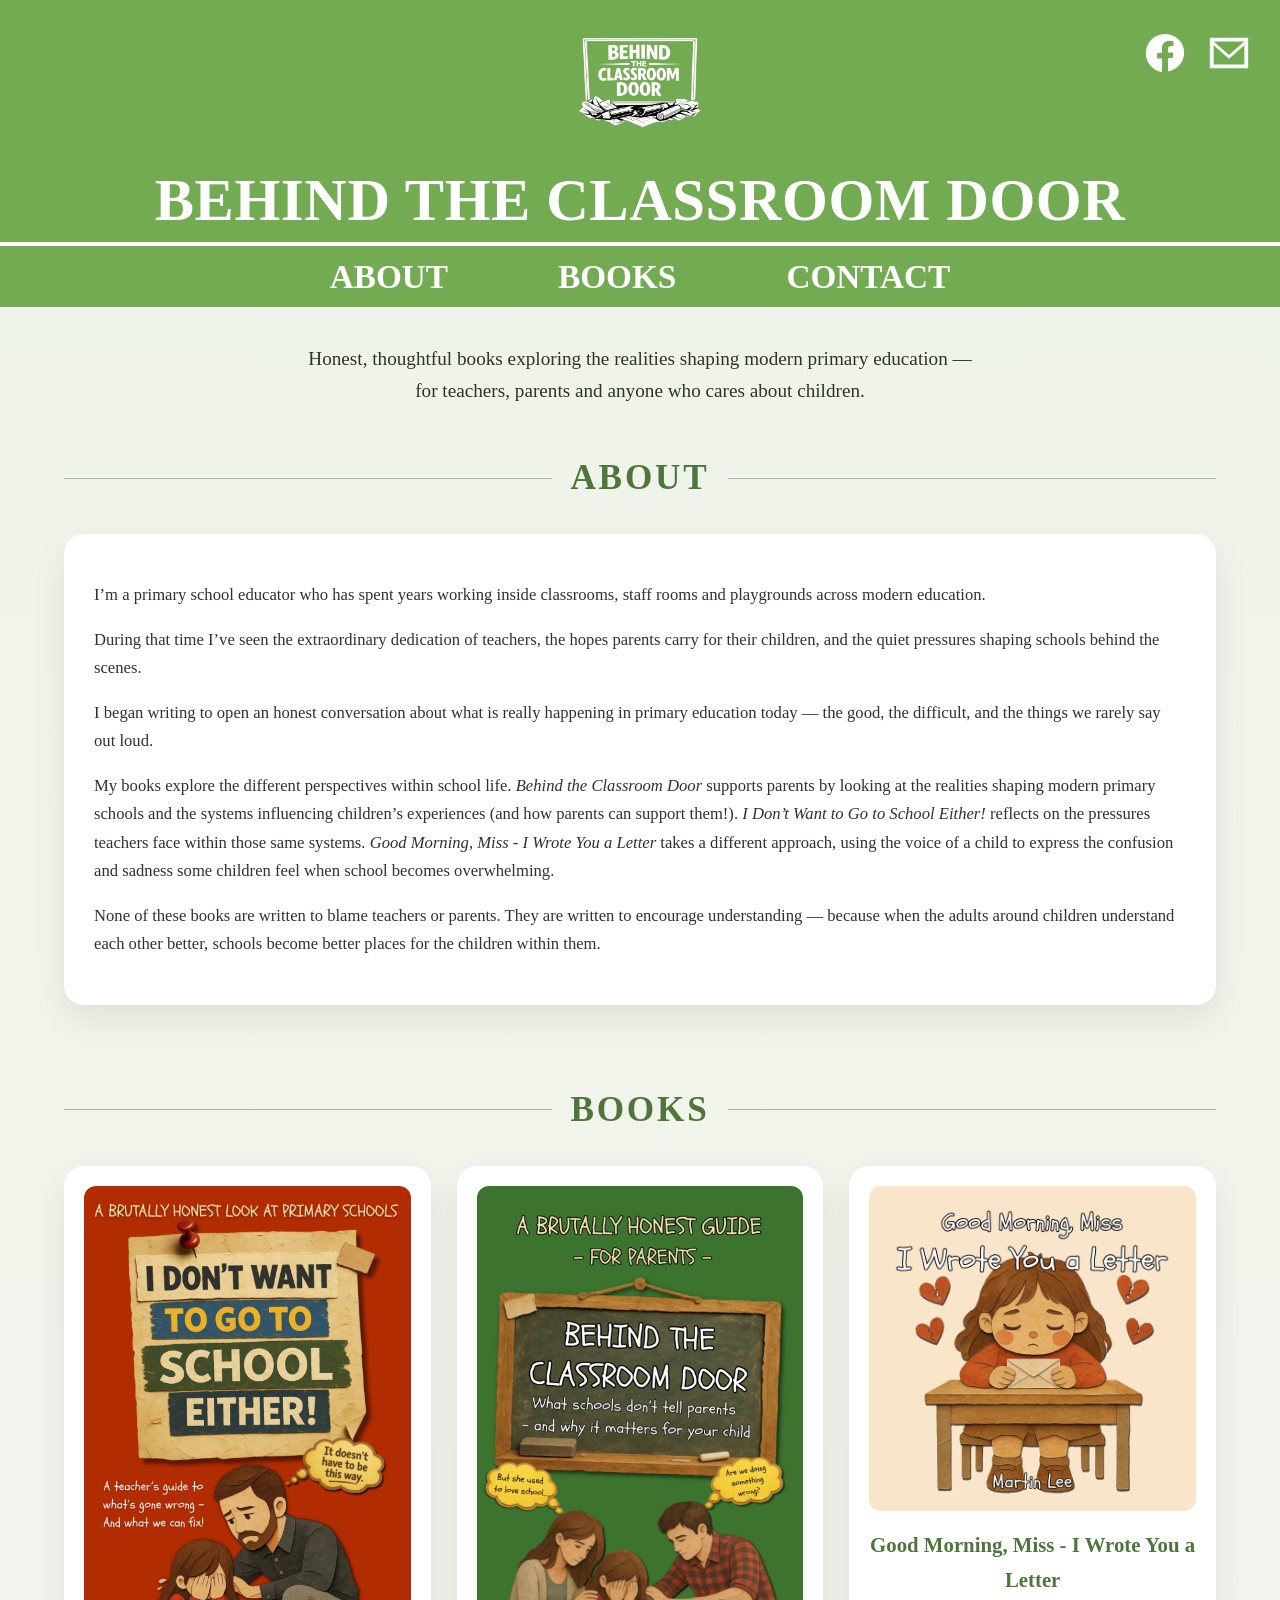
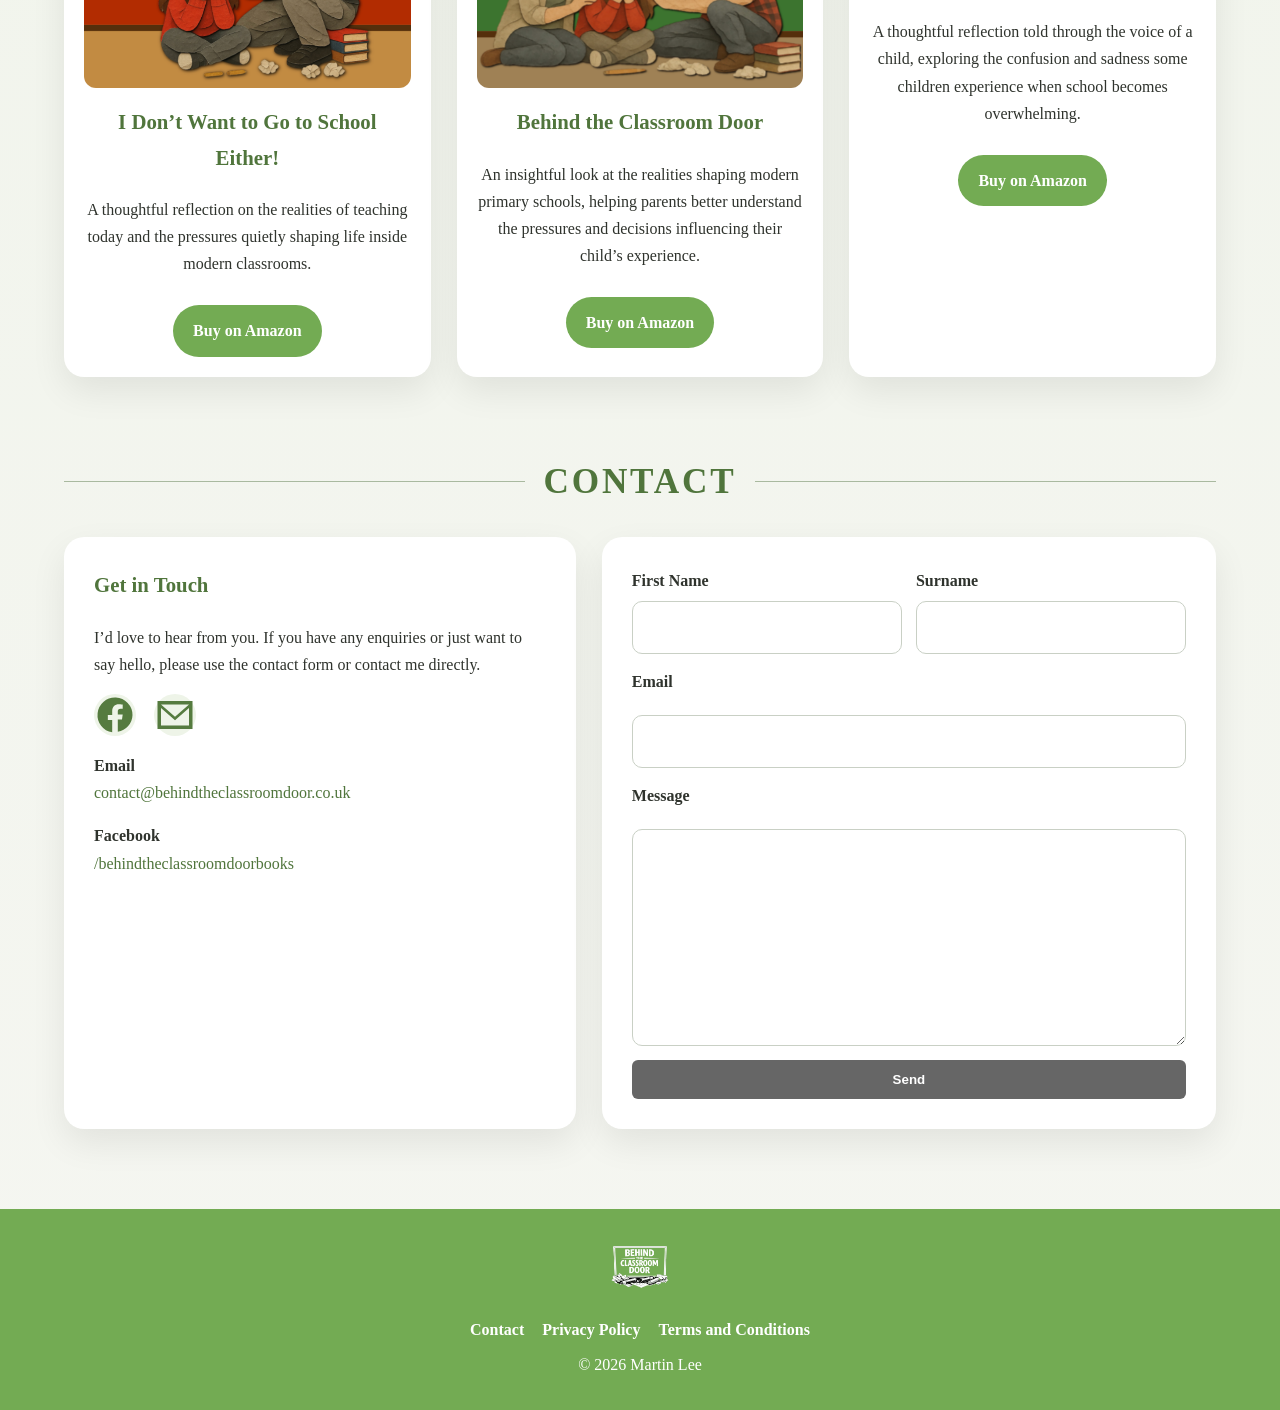
==== commit f20b3804: "Update index.html" ====
--- a/index.html
+++ b/index.html
@@ -103,7 +103,7 @@
           <img src="images/goodmorning.png" alt="Good Morning, Miss - I Wrote You a Letter cover" class="book-image">
           <h3>Good Morning, Miss - I Wrote You a Letter</h3>
           <p>A thoughtful reflection told through the voice of a child, exploring the confusion and sadness some children experience when school becomes overwhelming.</p>
-          <a class="button" href="https://amzn.eu/d/05SETQQU" target="_blank">Buy on Amazon</a>
+          <a class="button" href="https://amzn.eu/d/03amDKgV" target="_blank">Buy on Amazon</a>
         </article>
 
       </div>
